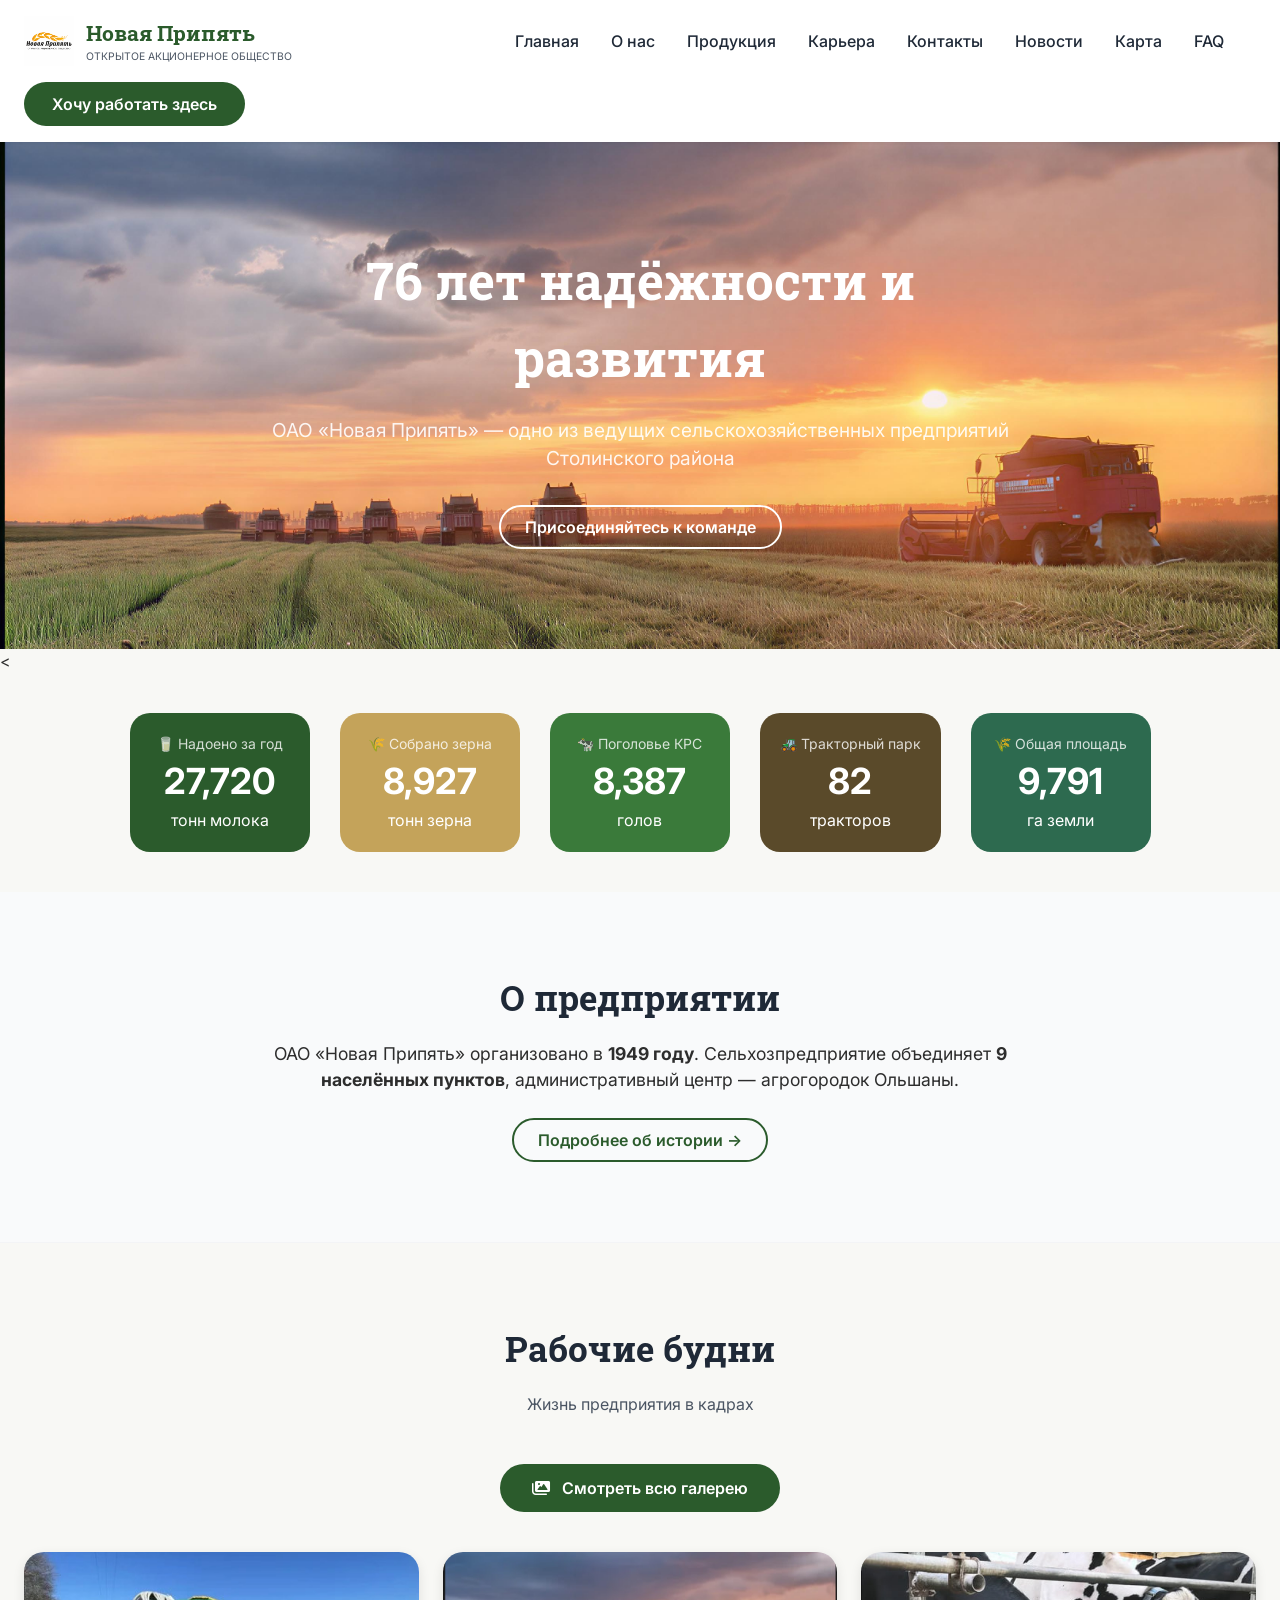
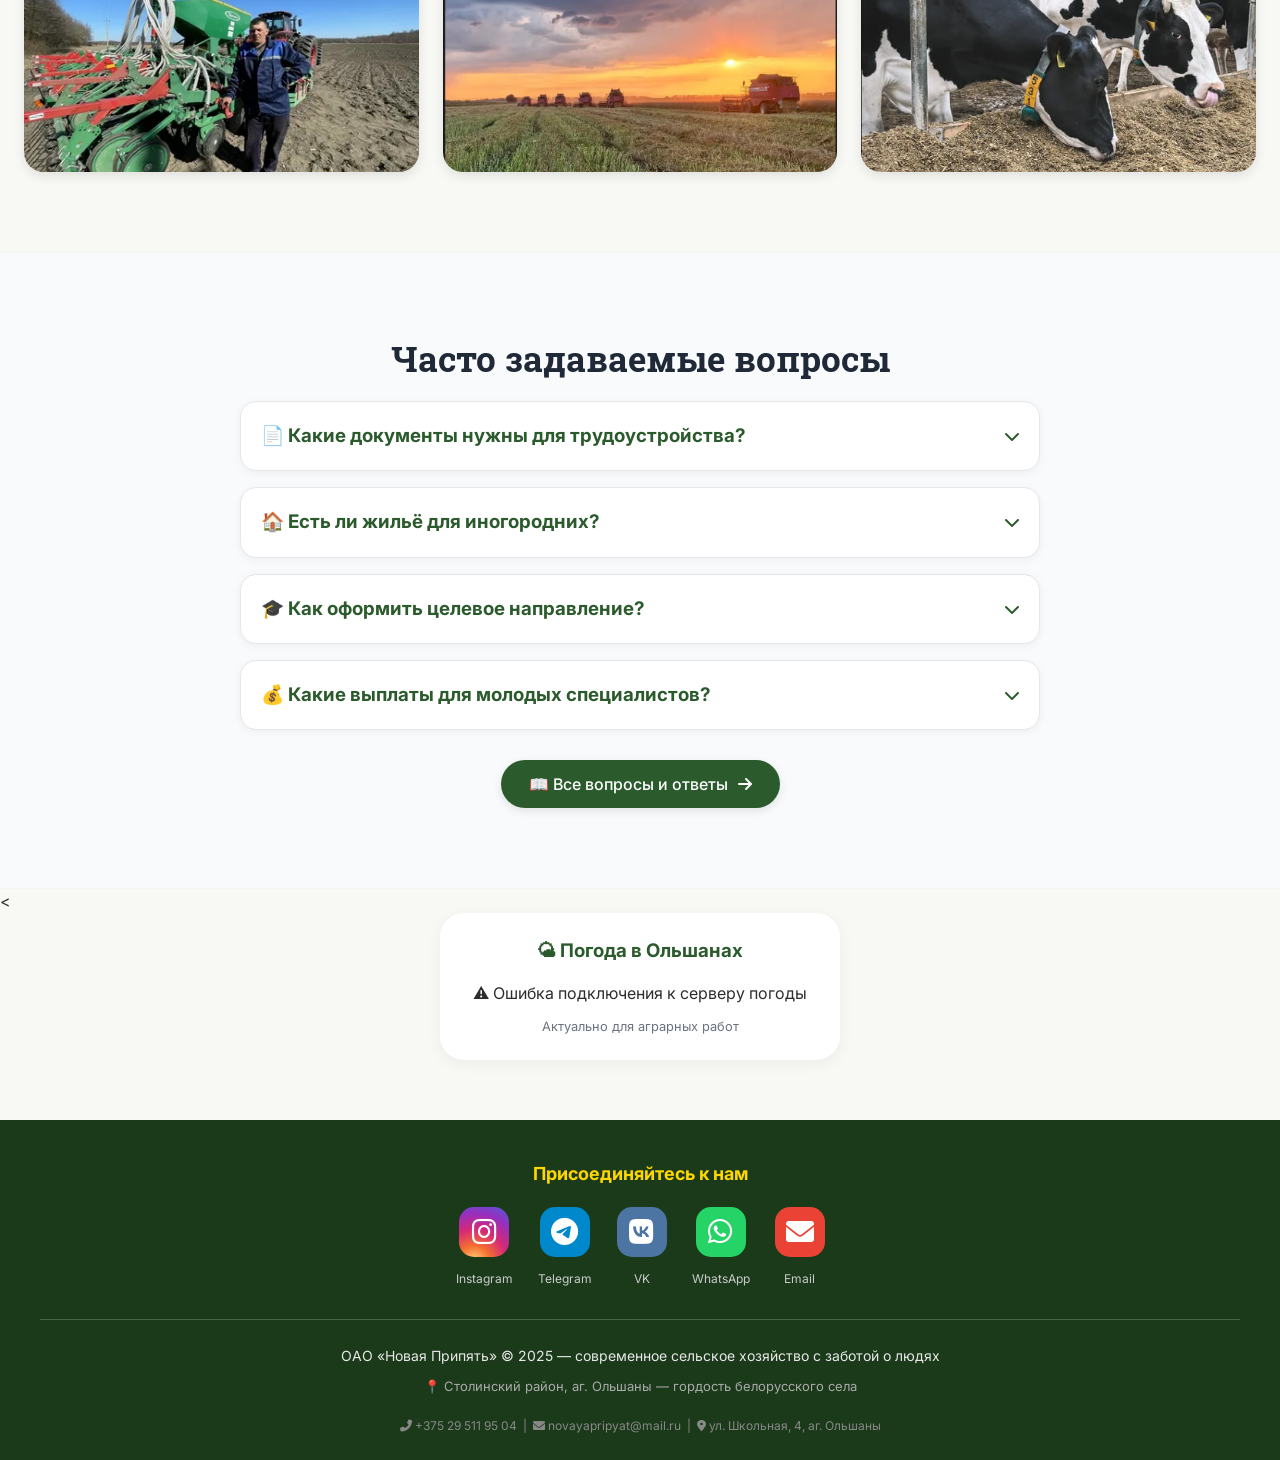
==== index.html @ 5416e338 "Add files via upload" ====
<!DOCTYPE html>
<html lang="ru">
<head>
    <meta charset="UTF-8">
    <meta name="viewport" content="width=device-width, initial-scale=1.0, maximum-scale=5.0, user-scalable=yes">
    <title>ОАО "Новая Припять" — главная</title>
    <link rel="stylesheet" href="https://cdnjs.cloudflare.com/ajax/libs/font-awesome/6.0.0-beta3/css/all.min.css">
    <link href="https://fonts.googleapis.com/css2?family=Inter:opsz,wght@14..32,300;14..32,400;14..32,500;14..32,600;14..32,700&family=Roboto+Slab:wght@400;500;600;700&display=swap" rel="stylesheet">
    <link rel="stylesheet" href="style.css">
</head>
<body>
<!-- ПРЕЛОАДЕР — РАБОЧАЯ ВЕРСИЯ -->
<div class="preloader" id="preloader">
    <div class="preloader-container">
        <div class="preloader-logo">
            <img src="images/logo.png" alt="ОАО Новая Припять">
        </div>
        <h2 class="preloader-title">ОАО «Новая Припять»</h2>
        <p class="preloader-subtitle">Современное сельское хозяйство</p>
        <div class="preloader-progress">
            <div class="preloader-progress-bar"></div>
        </div>
        <p class="preloader-text">Добро пожаловать</p>
    </div>
</div>


<script>
// Скрываем прелоадер после загрузки страницы
window.addEventListener('load', function() {
    setTimeout(function() {
        var preloader = document.getElementById('preloader');
        if (preloader) {
            preloader.style.opacity = '0';
            setTimeout(function() {
                preloader.style.display = 'none';
            }, 500);
        }
    }, 2000);
});
</script>

<header class="header">
    <div class="container">
        <div class="nav">
            <div class="logo">
                <img src="images/logo.png" alt="Логотип">
                <div class="logo-text">
                    <h2>Новая Припять</h2>
                    <p>ОТКРЫТОЕ АКЦИОНЕРНОЕ ОБЩЕСТВО</p>
                </div>
            </div>
            <ul class="nav-links">
                <li><a href="index.html">Главная</a></li>
                <li><a href="about.html">О нас</a></li>
                <li><a href="products.html">Продукция</a></li>
                <li><a href="career.html">Карьера</a></li>
                <li><a href="contacts.html">Контакты</a></li>
                <li><a href="news.html">Новости</a></li>
                <li><a href="map.html">Карта</a></li>
                <li><a href="faq.html">FAQ</a><li>
            </ul>
            <a href="career.html" class="btn-primary">Хочу работать здесь</a>
        </div>
    </div>
</header>

<main>
    <!-- ГЕРОЙ -->
    <section class="hero" style="background:  url('images/hero-bg.jpg'); background-size: cover; background-position: center 50%;">
    <div class="hero-bg-animation"></div>
    <div class="container">
        <div class="hero-content fade-up">
            <h1>76 лет надёжности и развития</h1>
            <p>ОАО «Новая Припять» — одно из ведущих сельскохозяйственных предприятий Столинского района</p>
            <a href="career.html" class="btn-outline" style="border-color:white; color:white;">Присоединяйтесь к команде</a>
        </div>
    </div>
</section>



<<!-- СЧЁТЧИКИ ПРОИЗВОДСТВА -->
<div style="display: flex; flex-wrap: wrap; justify-content: center; gap: 30px; margin: 40px 0;">
    <div class="counter-card" style="background: #2b5b2c; color: white; border-radius: 20px; padding: 20px; text-align: center; min-width: 180px;">
        <div style="font-size: 14px; opacity: 0.8;">🥛 Надоено за год</div>
        <div class="counter" id="milkCounter" data-target="38500" style="font-size: 36px; font-weight: bold;">0</div>
        <div>тонн молока</div>
    </div>
    
    <div class="counter-card" style="background: #c4a35a; color: white; border-radius: 20px; padding: 20px; text-align: center; min-width: 180px;">
        <div style="font-size: 14px; opacity: 0.8;">🌾 Собрано зерна</div>
        <div class="counter" id="grainCounter" data-target="12400" style="font-size: 36px; font-weight: bold;">0</div>
        <div>тонн зерна</div>
    </div>
    
    <div class="counter-card" style="background: #3a7a3a; color: white; border-radius: 20px; padding: 20px; text-align: center; min-width: 180px;">
        <div style="font-size: 14px; opacity: 0.8;">🐄 Поголовье КРС</div>
        <div class="counter" id="cattleCounter" data-target="11650" style="font-size: 36px; font-weight: bold;">0</div>
        <div>голов</div>
    </div>
    
    <div class="counter-card" style="background: #5a4a2a; color: white; border-radius: 20px; padding: 20px; text-align: center; min-width: 180px;">
        <div style="font-size: 14px; opacity: 0.8;">🚜 Тракторный парк</div>
        <div class="counter" id="tractorCounter" data-target="115" style="font-size: 36px; font-weight: bold;">0</div>
        <div>тракторов</div>
    </div>
    
    <div class="counter-card" style="background: #2d6a4f; color: white; border-radius: 20px; padding: 20px; text-align: center; min-width: 180px;">
        <div style="font-size: 14px; opacity: 0.8;">🌾 Общая площадь</div>
        <div class="counter" id="areaCounter" data-target="13600" style="font-size: 36px; font-weight: bold;">0</div>
        <div>га земли</div>
    </div>
</div>

<script>
// Анимация счётчиков при скролле
function animateCounter(el) {
    const target = parseInt(el.getAttribute('data-target'));
    const duration = 2000; // 2 секунды
    const step = target / (duration / 16);
    let current = 0;
    const timer = setInterval(() => {
        current += step;
        if (current >= target) {
            el.innerText = target.toLocaleString();
            clearInterval(timer);
        } else {
            el.innerText = Math.floor(current).toLocaleString();
        }
    }, 16);
}

// Наблюдатель за появлением элементов
const observer = new IntersectionObserver((entries) => {
    entries.forEach(entry => {
        if (entry.isIntersecting) {
            animateCounter(entry.target);
            observer.unobserve(entry.target); // анимируем только один раз
        }
    });
}, { threshold: 0.5 });

// Запускаем наблюдение за всеми счётчиками
document.querySelectorAll('.counter').forEach(counter => observer.observe(counter));
</script>





    <!-- О ПРЕДПРИЯТИИ КРАТКО -->
    <section class="section section-light">
        <div class="container">
            <h2 class="section-title fade-up">О предприятии</h2>
            <div style="max-width: 800px; margin: 0 auto; text-align: center;" class="fade-up">
                <p style="font-size: 1.1rem;">ОАО «Новая Припять» организовано в <strong>1949 году</strong>. Сельхозпредприятие объединяет <strong>9 населённых пунктов</strong>, административный центр — агрогородок Ольшаны.</p>
                <a href="about.html" class="btn-outline" style="margin-top: 24px;">Подробнее об истории →</a>
            </div>
        </div>
    </section>
</main>



    <!-- ГАЛЕРЕЯ РАБОЧИЕ БУДНИ -->
    <section class="section">
        <div class="container">
            <h2 class="section-title fade-up">Рабочие будни</h2>
            <p class="section-subtitle fade-up">Жизнь предприятия в кадрах</p>
<!-- КНОПКА В ГАЛЕРЕЮ -->
        <div style="text-align: center; margin-bottom: 40px;">
            <a href="gallery.html" class="btn-primary" style="background: #2b5b2c; padding: 12px 32px;">
                <i class="fas fa-images" style="margin-right: 8px;"></i> Смотреть всю галерею
            </a>
        </div>



            <div class="gallery-grid">
                <div class="gallery-item"><img src="images/work1.jpg" alt="Работа в поле"></div>
                <div class="gallery-item"><img src="images/work2.jpg" alt="Техника"></div>
                <div class="gallery-item"><img src="images/work3.jpg" alt="Животноводство"></div>
                
            </div>
        </div>
    </section>

<!-- БЛОК FAQ -->
<section class="section section-light">
    <div class="container">
        <h2 class="section-title fade-up">Часто задаваемые вопросы</h2>
        <div style="max-width: 800px; margin: 0 auto;">
            
            <div class="faq-item" style="background: white; border-radius: 16px; padding: 20px; margin-bottom: 16px; cursor: pointer; border: 1px solid #e5e7eb;">
                <div style="display: flex; justify-content: space-between; align-items: center;">
                    <h3 style="color: #2b5b2c; margin: 0;">📄 Какие документы нужны для трудоустройства?</h3>
                    <i class="fas fa-chevron-down" style="color: #2b5b2c;"></i>
                </div>
                <div class="faq-answer" style="display: none; margin-top: 12px; color: #4b5563; line-height: 1.5;">
                    <strong>Ответ:</strong> Паспорт, трудовая книжка (при наличии), диплом об образовании, медицинская справка, страховое свидетельство, военный билет (для военнообязанных).
                </div>
            </div>

            <div class="faq-item" style="background: white; border-radius: 16px; padding: 20px; margin-bottom: 16px; cursor: pointer; border: 1px solid #e5e7eb;">
                <div style="display: flex; justify-content: space-between; align-items: center;">
                    <h3 style="color: #2b5b2c; margin: 0;">🏠 Есть ли жильё для иногородних?</h3>
                    <i class="fas fa-chevron-down" style="color: #2b5b2c;"></i>
                </div>
                <div class="faq-answer" style="display: none; margin-top: 12px; color: #4b5563; line-height: 1.5;">
                    <strong>Ответ:</strong> Да, предоставляется комфортабельное общежитие. После 5 лет работы — арендный частный дом. Плата ~20 BYN/мес.
                </div>
            </div>

            <div class="faq-item" style="background: white; border-radius: 16px; padding: 20px; margin-bottom: 16px; cursor: pointer; border: 1px solid #e5e7eb;">
                <div style="display: flex; justify-content: space-between; align-items: center;">
                    <h3 style="color: #2b5b2c; margin: 0;">🎓 Как оформить целевое направление?</h3>
                    <i class="fas fa-chevron-down" style="color: #2b5b2c;"></i>
                </div>
                <div class="faq-answer" style="display: none; margin-top: 12px; color: #4b5563; line-height: 1.5;">
                    <strong>Ответ:</strong> Обратитесь в отдел кадров по телефону +375 29 511 95 04 или приезжайте в аг. Ольшаны, ул. Школьная, 4.
                </div>
            </div>

            <div class="faq-item" style="background: white; border-radius: 16px; padding: 20px; margin-bottom: 16px; cursor: pointer; border: 1px solid #e5e7eb;">
                <div style="display: flex; justify-content: space-between; align-items: center;">
                    <h3 style="color: #2b5b2c; margin: 0;">💰 Какие выплаты для молодых специалистов?</h3>
                    <i class="fas fa-chevron-down" style="color: #2b5b2c;"></i>
                </div>
                <div class="faq-answer" style="display: none; margin-top: 12px; color: #4b5563; line-height: 1.5;">
                    <strong>Ответ:</strong> Подъёмные: 200 БВ при первом контракте, 300 БВ при втором. Доплаты студентам-целевикам: 5-10 БВ ежемесячно.
                </div>
            </div>

        </div>
    </div>
    <!-- Кнопка "Все вопросы" под FAQ -->
    <div style="text-align: center; margin-top: 30px;">
        <a href="faq.html" style="display: inline-flex; align-items: center; gap: 10px; background: #2b5b2c; color: white; padding: 12px 28px; border-radius: 50px; text-decoration: none; font-weight: 500; transition: all 0.3s ease; box-shadow: 0 3px 10px rgba(0,0,0,0.1);" 
        onmouseover="this.style.background='#1a4d1a'; this.style.transform='scale(1.02)'" 
        onmouseout="this.style.background='#2b5b2c'; this.style.transform='scale(1)'">
            📖 Все вопросы и ответы
            <i class="fas fa-arrow-right"></i>
        </a>
    </div>
</section>

<script>
// Раскрытие FAQ (рабочая версия)
document.addEventListener('DOMContentLoaded', function() {
    const faqItems = document.querySelectorAll('.faq-item');
    
    faqItems.forEach(item => {
        // Находим блок с вопросом (первый div внутри item)
        const questionBlock = item.querySelector('div:first-child');
        const answer = item.querySelector('.faq-answer');
        const icon = item.querySelector('i');
        
        if (questionBlock) {
            questionBlock.addEventListener('click', function(e) {
                e.stopPropagation();
                
                // Проверяем, открыт ли ответ
                const isOpen = answer.style.display === 'block';
                
                // Закрываем все другие ответы
                faqItems.forEach(otherItem => {
                    const otherAnswer = otherItem.querySelector('.faq-answer');
                    const otherIcon = otherItem.querySelector('i');
                    if (otherAnswer && otherAnswer !== answer) {
                        otherAnswer.style.display = 'none';
                        if (otherIcon) {
                            otherIcon.classList.remove('fa-chevron-up');
                            otherIcon.classList.add('fa-chevron-down');
                        }
                    }
                });
                
                // Открываем или закрываем текущий
                if (isOpen) {
                    answer.style.display = 'none';
                    if (icon) {
                        icon.classList.remove('fa-chevron-up');
                        icon.classList.add('fa-chevron-down');
                    }
                } else {
                    answer.style.display = 'block';
                    if (icon) {
                        icon.classList.remove('fa-chevron-down');
                        icon.classList.add('fa-chevron-up');
                    }
                }
            });
        }
    });
});
</script>





<<!-- ВИДЖЕТ ПОГОДЫ - РАБОТАЕТ -->
<div class="fade-up" style="background: white; border-radius: 24px; padding: 24px; text-align: center; max-width: 400px; margin: 0 auto 40px; box-shadow: 0 4px 15px rgba(0,0,0,0.05);">
    <h3 style="color: #2b5b2c; margin-bottom: 16px;">🌤 Погода в Ольшанах</h3>
    <div id="weatherWidget">
        <div style="display: flex; justify-content: center; align-items: center; gap: 10px;">
            <div class="weather-spinner"></div>
            <span>Загрузка погоды...</span>
        </div>
    </div>
    <p style="font-size: 0.8rem; color: #6b7280; margin-top: 12px;">Актуально для аграрных работ</p>
</div>

<style>
.weather-spinner {
    width: 20px;
    height: 20px;
    border: 2px solid #2b5b2c;
    border-top-color: transparent;
    border-radius: 50%;
    animation: weatherSpin 0.8s linear infinite;
}
@keyframes weatherSpin {
    to { transform: rotate(360deg); }
}
.weather-icon {
    font-size: 48px;
    margin-bottom: 8px;
}
.weather-temp {
    font-size: 32px;
    font-weight: bold;
    color: #2b5b2c;
}
.weather-desc {
    color: #555;
    margin: 5px 0;
}
.weather-details {
    font-size: 13px;
    color: #777;
    margin-top: 8px;
}
</style>

<script>
async function loadWeather() {
    const apiKey = '57ed8cad66567fb8607478295cd2793e';
    // Ольшаны, Брестская область, Беларусь
    const lat = 51.9833;
    const lon = 26.8333;
    const url = `https://api.openweathermap.org/data/2.5/weather?lat=${lat}&lon=${lon}&units=metric&lang=ru&appid=${apiKey}`;
    
    try {
        const response = await fetch(url);
        const data = await response.json();
        
        if (response.ok) {
            // Иконка погоды (эмодзи вместо картинок)
            const weatherEmoji = {
                '01d': '☀️', '01n': '🌙',
                '02d': '⛅', '02n': '☁️',
                '03d': '☁️', '03n': '☁️',
                '04d': '☁️', '04n': '☁️',
                '09d': '🌧️', '09n': '🌧️',
                '10d': '🌦️', '10n': '🌧️',
                '11d': '⛈️', '11n': '⛈️',
                '13d': '❄️', '13n': '❄️',
                '50d': '🌫️', '50n': '🌫️'
            };
            const iconCode = data.weather[0].icon;
            const emoji = weatherEmoji[iconCode] || '🌡️';
            
            document.getElementById('weatherWidget').innerHTML = `
                <div class="weather-icon">${emoji}</div>
                <div class="weather-temp">${Math.round(data.main.temp)}°C</div>
                <div class="weather-desc">${data.weather[0].description}</div>
                <div class="weather-details">
                    💧 Влажность: ${data.main.humidity}% | 💨 Ветер: ${Math.round(data.wind.speed)} м/с
                </div>
                <div style="font-size: 12px; color: #999; margin-top: 10px;">
                    🌡️ Ощущается как ${Math.round(data.main.feels_like)}°C
                </div>
            `;
        } else {
            document.getElementById('weatherWidget').innerHTML = '<p>⚠️ Не удалось загрузить погоду</p>';
        }
    } catch (error) {
        document.getElementById('weatherWidget').innerHTML = '<p>⚠️ Ошибка подключения к серверу погоды</p>';
        console.error('Weather error:', error);
    }
}

// Загружаем погоду при загрузке страницы
document.addEventListener('DOMContentLoaded', loadWeather);
</script>

<!-- Модальное окно для фото -->
<div class="modal" id="imageModal">
    <img id="modalImage" src="" alt="Увеличенное фото">
</div>






<!-- Кнопка наверх -->
<div class="scroll-top" id="scrollTop">
    <i class="fas fa-arrow-up"></i>
</div>

<script src="main.js"></script>


<!-- ПОДВАЛ САЙТА (ФУТЕР) -->
<footer style="background: #1a3a1a; color: #e8e8e8; padding: 40px 20px 25px; margin-top: 60px;">
    <div style="max-width: 1200px; margin: 0 auto;">
        
        <!-- Верхняя часть футера с иконками соцсетей -->
        <div style="text-align: center; margin-bottom: 30px;">
            <h4 style="color: #FFD700; margin-bottom: 20px; font-size: 18px;">Присоединяйтесь к нам</h4>
            <div style="display: flex; justify-content: center; gap: 25px; flex-wrap: wrap;">
                
                <!-- Instagram -->
                <a href="https://www.instagram.com/oao_novaya_pripyat" target="_blank" style="text-decoration: none; transition: transform 0.2s;" onmouseover="this.style.transform='scale(1.1)'" onmouseout="this.style.transform='scale(1)'">
                    <div style="background: radial-gradient(circle at 30% 110%, #ffdb7e, #f46f30, #d62976, #962fbf, #4f5bd5); width: 50px; height: 50px; border-radius: 15px; display: flex; align-items: center; justify-content: center; margin: 0 auto 8px;">
                        <i class="fab fa-instagram" style="font-size: 28px; color: white;"></i>
                    </div>
                    <span style="font-size: 12px; color: #ccc;">Instagram</span>
                </a>
                
                <!-- Telegram -->
                <a href="https://t.me/+375295119504" target="_blank" style="text-decoration: none; transition: transform 0.2s;" onmouseover="this.style.transform='scale(1.1)'" onmouseout="this.style.transform='scale(1)'">
                    <div style="background: #0088cc; width: 50px; height: 50px; border-radius: 15px; display: flex; align-items: center; justify-content: center; margin: 0 auto 8px;">
                        <i class="fab fa-telegram-plane" style="font-size: 28px; color: white;"></i>
                    </div>
                    <span style="font-size: 12px; color: #ccc;">Telegram</span>
                </a>
                
                <!-- VK -->
                <a href="https://vk.com/novaya_pripyat" target="_blank" style="text-decoration: none; transition: transform 0.2s;" onmouseover="this.style.transform='scale(1.1)'" onmouseout="this.style.transform='scale(1)'">
                    <div style="background: #4c75a3; width: 50px; height: 50px; border-radius: 15px; display: flex; align-items: center; justify-content: center; margin: 0 auto 8px;">
                        <i class="fab fa-vk" style="font-size: 28px; color: white;"></i>
                    </div>
                    <span style="font-size: 12px; color: #ccc;">VK</span>
                </a>
                
                <!-- WhatsApp -->
                <a href="https://wa.me/375295119504" target="_blank" style="text-decoration: none; transition: transform 0.2s;" onmouseover="this.style.transform='scale(1.1)'" onmouseout="this.style.transform='scale(1)'">
                    <div style="background: #25D366; width: 50px; height: 50px; border-radius: 15px; display: flex; align-items: center; justify-content: center; margin: 0 auto 8px;">
                        <i class="fab fa-whatsapp" style="font-size: 28px; color: white;"></i>
                    </div>
                    <span style="font-size: 12px; color: #ccc;">WhatsApp</span>
                </a>
                
                <!-- Email -->
                <a href="mailto:novayapripyat@mail.ru" target="_blank" style="text-decoration: none; transition: transform 0.2s;" onmouseover="this.style.transform='scale(1.1)'" onmouseout="this.style.transform='scale(1)'">
                    <div style="background: #ea4335; width: 50px; height: 50px; border-radius: 15px; display: flex; align-items: center; justify-content: center; margin: 0 auto 8px;">
                        <i class="fas fa-envelope" style="font-size: 28px; color: white;"></i>
                    </div>
                    <span style="font-size: 12px; color: #ccc;">Email</span>
                </a>
            </div>
        </div>
        
        <!-- Разделительная линия -->
        <div style="height: 1px; background: rgba(255,255,255,0.2); margin: 25px 0;"></div>
        
        <!-- Нижняя часть футера с текстом -->
        <div style="text-align: center;">
            <div style="font-size: 14px; line-height: 1.6;">
                ОАО «Новая Припять» © 2025 — современное сельское хозяйство с заботой о людях
            </div>
            <div style="font-size: 13px; color: #aaa; margin-top: 10px;">
                📍 Столинский район, аг. Ольшаны — гордость белорусского села
            </div>
            <div style="font-size: 12px; color: #888; margin-top: 20px;">
                <i class="fas fa-phone-alt"></i> +375 29 511 95 04 &nbsp;|&nbsp;
                <i class="fas fa-envelope"></i> novayapripyat@mail.ru &nbsp;|&nbsp;
                <i class="fas fa-map-marker-alt"></i> ул. Школьная, 4, аг. Ольшаны
            </div>
        </div>
        
    </div>
</footer>
</body>
</html>
---- style.css ----
/* ===== ОБНУЛЕНИЕ И БАЗА ===== */
* {
    margin: 0;
    padding: 0;
    box-sizing: border-box;
}

body {
    font-family: 'Inter', sans-serif;
    background-color: #ffffff;
    color: #1e293b;
    line-height: 1.5;
    scroll-behavior: smooth;
}

.container {
    max-width: 1280px;
    margin: 0 auto;
    padding: 0 24px;
}

/* ===== АНИМАЦИИ ===== */
@keyframes fadeUp {
    from {
        opacity: 0;
        transform: translateY(40px);
    }
    to {
        opacity: 1;
        transform: translateY(0);
    }
}

@keyframes fadeIn {
    from { opacity: 0; }
    to { opacity: 1; }
}

@keyframes floatBackground {
    0% { transform: translate(0, 0) scale(1); }
    50% { transform: translate(-20px, -10px) scale(1.02); }
    100% { transform: translate(0, 0) scale(1); }
}

.fade-up {
    animation: fadeUp 0.7s ease forwards;
}

/* ===== ШАПКА ===== */
.header {
    background: rgba(255, 255, 255, 0.96);
    backdrop-filter: blur(10px);
    box-shadow: 0 1px 3px rgba(0,0,0,0.05);
    position: sticky;
    top: 0;
    z-index: 100;
}

.nav {
    display: flex;
    justify-content: space-between;
    align-items: center;
    padding: 16px 0;
    flex-wrap: wrap;
    gap: 16px;
}

.logo {
    display: flex;
    align-items: center;
    gap: 12px;
}

.logo img {
    height: 50px;
    width: auto;
}

.logo-text h2 {
    font-family: 'Roboto Slab', serif;
    font-size: 1.3rem;
    font-weight: 700;
    color: #2b5b2c;
}

.logo-text p {
    font-size: 0.65rem;
    color: #4b5563;
}

.nav-links {
    display: flex;
    gap: 32px;
    list-style: none;
    flex-wrap: wrap;
}

.nav-links a {
    text-decoration: none;
    font-weight: 500;
    color: #1f2937;
    transition: color 0.2s;
}

.nav-links a:hover,
.nav-links a.active {
    color: #2b5b2c;
    border-bottom: 2px solid #2b5b2c;
    padding-bottom: 4px;
}

.btn-primary {
    background-color: #2b5b2c;
    color: white;
    padding: 10px 28px;
    border-radius: 40px;
    text-decoration: none;
    font-weight: 600;
    transition: all 0.2s;
    display: inline-block;
    border: none;
    cursor: pointer;
}

.btn-primary:hover {
    background-color: #1e3a1f;
    transform: scale(1.02);
}

.btn-outline {
    border: 2px solid #2b5b2c;
    background: transparent;
    color: #2b5b2c;
    padding: 8px 24px;
    border-radius: 40px;
    font-weight: 600;
    text-decoration: none;
    transition: all 0.2s;
    display: inline-block;
}

.btn-outline:hover {
    background: #2b5b2c;
    color: white;
}

/* ===== ГЕРОЙ С АНИМИРОВАННЫМ ФОНОМ ===== */
.hero {
    position: relative;
    background: linear-gradient(135deg, #1a3a1a 0%, #2b5b2c 100%);
    color: white;
    padding: 100px 0;
    text-align: center;
    overflow: hidden;
}

.hero-bg-animation {
    position: absolute;
    top: 0;
    left: 0;
    width: 100%;
    height: 100%;
    background: url('https://www.transparenttextures.com/patterns/grass.png');
    opacity: 0.08;
    animation: floatBackground 20s ease infinite;
    pointer-events: none;
}

.hero-content {
    position: relative;
    z-index: 2;
    max-width: 800px;
    margin: 0 auto;
}

.hero h1 {
    font-family: 'Roboto Slab', serif;
    font-size: 3.2rem;
    font-weight: 700;
    margin-bottom: 20px;
}

.hero p {
    font-size: 1.2rem;
    margin-bottom: 32px;
    opacity: 0.9;
}

/* ===== СТАТИСТИКА ===== */
.stats {
    background: white;
    padding: 60px 0;
    border-bottom: 1px solid #e5e7eb;
}

.stats-grid {
    display: flex;
    justify-content: space-between;
    flex-wrap: wrap;
    gap: 32px;
    text-align: center;
}

.stat-card {
    flex: 1;
    min-width: 180px;
    background: #f9fafb;
    padding: 24px 16px;
    border-radius: 24px;
    transition: all 0.3s;
    cursor: pointer;
}

.stat-card:hover {
    transform: translateY(-8px);
    box-shadow: 0 12px 24px rgba(0,0,0,0.1);
    background: white;
}

.stat-number {
    font-size: 2.8rem;
    font-weight: 800;
    color: #2b5b2c;
    font-family: 'Roboto Slab', serif;
}

.stat-label {
    color: #4b5563;
    font-weight: 500;
    margin-top: 8px;
}

/* ===== СЕКЦИИ ===== */
.section {
    padding: 80px 0;
    border-bottom: 1px solid #f3f4f6;
}

.section-light {
    background-color: #f9fafb;
}

.section-title {
    font-family: 'Roboto Slab', serif;
    font-size: 2.2rem;
    font-weight: 700;
    color: #1f2937;
    margin-bottom: 16px;
    text-align: center;
}

.section-subtitle {
    text-align: center;
    color: #4b5563;
    max-width: 700px;
    margin: 0 auto 48px;
}

/* ===== ГАЛЕРЕЯ ===== */
.gallery-grid {
    display: grid;
    grid-template-columns: repeat(3, 1fr);
    gap: 24px;
}

.gallery-item {
    overflow: hidden;
    border-radius: 20px;
    box-shadow: 0 4px 12px rgba(0,0,0,0.1);
    transition: all 0.3s;
    cursor: pointer;
}

.gallery-item:hover {
    transform: scale(1.02);
    box-shadow: 0 12px 28px rgba(0,0,0,0.2);
}

.gallery-item img {
    width: 100%;
    height: 250px;
    object-fit: cover;
    display: block;
    transition: transform 0.3s;
}

.gallery-item:hover img {
    transform: scale(1.05);
}

/* ===== МОДАЛЬНОЕ ОКНО ===== */
.modal {
    display: none;
    position: fixed;
    top: 0;
    left: 0;
    width: 100%;
    height: 100%;
    background: rgba(0,0,0,0.9);
    z-index: 1000;
    justify-content: center;
    align-items: center;
    cursor: pointer;
}

.modal img {
    max-width: 90%;
    max-height: 90%;
    border-radius: 16px;
}

.modal.active {
    display: flex;
    animation: fadeIn 0.3s ease;
}

/* ===== КНОПКА НАВЕРХ ===== */
.scroll-top {
    position: fixed;
    bottom: 30px;
    right: 30px;
    background: #2b5b2c;
    color: white;
    width: 50px;
    height: 50px;
    border-radius: 50%;
    display: flex;
    align-items: center;
    justify-content: center;
    cursor: pointer;
    opacity: 0;
    visibility: hidden;
    transition: all 0.3s;
    z-index: 99;
    box-shadow: 0 4px 12px rgba(0,0,0,0.2);
}

.scroll-top.show {
    opacity: 1;
    visibility: visible;
}

.scroll-top:hover {
    background: #1e3a1f;
    transform: scale(1.1);
}

/* ===== КАРТОЧКИ ПРОДУКЦИИ ===== */
.products-grid {
    display: grid;
    grid-template-columns: repeat(auto-fit, minmax(220px, 1fr));
    gap: 32px;
}

.product-card {
    background: #f9fafb;
    padding: 32px 24px;
    border-radius: 24px;
    text-align: center;
    transition: all 0.2s;
}

.product-card:hover {
    transform: translateY(-5px);
    background: white;
    box-shadow: 0 8px 20px rgba(0,0,0,0.08);
}

.product-icon {
    font-size: 3rem;
    margin-bottom: 16px;
}

.product-card h3 {
    font-size: 1.3rem;
    margin-bottom: 8px;
    color: #2b5b2c;
}

/* ===== ТАБЛИЦА ВЫПЛАТ ===== */
.table-wrapper {
    overflow-x: auto;
    margin: 32px 0;
}

.bonus-table {
    width: 100%;
    border-collapse: collapse;
    background: white;
    border-radius: 20px;
    overflow: hidden;
    box-shadow: 0 4px 20px rgba(0,0,0,0.05);
}

.bonus-table th,
.bonus-table td {
    padding: 16px;
    text-align: left;
    border-bottom: 1px solid #e5e7eb;
}

.bonus-table th {
    background-color: #2b5b2c;
    color: white;
    font-weight: 600;
}

.bonus-table tr:hover {
    background-color: #f9fafb;
}

/* ===== КАРТОЧКИ КАРЬЕРЫ ===== */
.career-grid {
    display: grid;
    grid-template-columns: repeat(auto-fit, minmax(300px, 1fr));
    gap: 32px;
    margin: 40px 0;
}

.career-card {
    background: white;
    border-radius: 24px;
    overflow: hidden;
    box-shadow: 0 8px 20px rgba(0,0,0,0.08);
    transition: all 0.2s;
}

.career-card:hover {
    transform: translateY(-6px);
    box-shadow: 0 12px 30px rgba(0,0,0,0.12);
}

.career-card img {
    width: 100%;
    height: 220px;
    object-fit: cover;
}

.career-card-content {
    padding: 24px;
}

.badge {
    background: #fef3c7;
    color: #b45309;
    padding: 4px 12px;
    border-radius: 40px;
    font-size: 0.75rem;
    font-weight: 600;
    display: inline-block;
    margin-bottom: 12px;
}

/* ===== КОНТАКТЫ ===== */
.contact-info {
    background: linear-gradient(135deg, #f9fafb 0%, #ffffff 100%);
    border-radius: 32px;
    padding: 48px;
    text-align: center;
    margin-top: 32px;
    transition: all 0.3s;
}

.contact-info:hover {
    transform: scale(1.01);
    box-shadow: 0 20px 35px rgba(0,0,0,0.1);
}

.contact-row {
    margin: 20px 0;
    font-size: 1.1rem;
}

.contact-row i {
    color: #2b5b2c;
    width: 32px;
    font-size: 1.3rem;
}

/* ===== ПОДВАЛ ===== */
.footer {
    background: #1f2937;
    color: #9ca3af;
    padding: 48px 0;
    text-align: center;
}

/* ===== АДАПТИВ ===== */
@media (max-width: 768px) {
    .hero h1 { font-size: 2rem; }
    .nav { flex-direction: column; }
    .nav-links { justify-content: center; }
    .section { padding: 48px 0; }
    .stat-number { font-size: 2rem; }
    .gallery-grid {
        grid-template-columns: repeat(2, 1fr);
    }
}

@media (max-width: 480px) {
    .gallery-grid {
        grid-template-columns: 1fr;
    }
    .contact-info {
        padding: 24px;
    }
}



.gallery-category {
            margin-bottom: 48px;
        }
        .category-title {
            font-size: 1.6rem;
            color: #2b5b2c;
            margin-bottom: 24px;
            border-left: 5px solid #2b5b2c;
            padding-left: 16px;
        }
        .gallery-grid {
            display: grid;
            grid-template-columns: repeat(auto-fit, minmax(280px, 1fr));
            gap: 24px;
        }
        .gallery-item {
            position: relative;
            overflow: hidden;
            border-radius: 20px;
            box-shadow: 0 4px 12px rgba(0,0,0,0.1);
            cursor: pointer;
        }
        .gallery-item img {
            width: 100%;
            height: 220px;
            object-fit: cover;
            transition: transform 0.3s;
        }
        .gallery-item:hover img {
            transform: scale(1.05);
        }
        .download-btn {
            position: absolute;
            bottom: 12px;
            right: 12px;
            background: rgba(0,0,0,0.6);
            color: white;
            padding: 8px 12px;
            border-radius: 30px;
            font-size: 0.8rem;
            text-decoration: none;
            transition: all 0.2s;
        }
        .download-btn:hover {
            background: #2b5b2c;
        }

        /* ===== ЗАГРУЗОЧНАЯ СТРАНИЦА (ПРЕЛОАДЕР) ===== */
#preloader {
    position: fixed;
    top: 0;
    left: 0;
    width: 100%;
    height: 100%;
    background: linear-gradient(145deg, #0b2b0b 0%, #1a4a1a 40%, #2d6a2d 100%);
    z-index: 9999;
    display: flex;
    justify-content: center;
    align-items: center;
    transition: opacity 0.8s ease, visibility 0.8s ease;
    overflow: hidden;
}

#preloader.hide {
    opacity: 0;
    visibility: hidden;
}

/* Анимированное поле (волны травы) */
.preloader-field {
    position: absolute;
    bottom: 0;
    left: 0;
    width: 100%;
    height: 40%;
    background: repeating-linear-gradient(
        90deg,
        rgba(80, 120, 40, 0.4) 0px,
        rgba(80, 120, 40, 0.4) 2px,
        transparent 2px,
        transparent 8px
    );
    animation: fieldWave 3s ease-in-out infinite;
    transform-origin: bottom;
}

@keyframes fieldWave {
    0%, 100% {
        transform: skewY(0deg);
    }
    50% {
        transform: skewY(2deg);
    }
}

/* Облака */
.cloud {
    position: absolute;
    background: rgba(255, 255, 255, 0.15);
    border-radius: 100%;
    filter: blur(20px);
    animation: floatCloud 20s linear infinite;
}

.cloud1 {
    width: 200px;
    height: 80px;
    top: 15%;
    left: -200px;
    animation-duration: 25s;
}

.cloud2 {
    width: 300px;
    height: 100px;
    top: 30%;
    left: -300px;
    animation-duration: 35s;
    animation-delay: 5s;
}

.cloud3 {
    width: 150px;
    height: 60px;
    top: 60%;
    left: -150px;
    animation-duration: 20s;
    animation-delay: 10s;
}

@keyframes floatCloud {
    from {
        left: -300px;
        opacity: 0;
    }
    10% {
        opacity: 0.6;
    }
    90% {
        opacity: 0.6;
    }
    to {
        left: 110%;
        opacity: 0;
    }
}

/* Частицы (светлячки/пыльца) */
.particles {
    position: absolute;
    top: 0;
    left: 0;
    width: 100%;
    height: 100%;
    pointer-events: none;
}

.particles::before,
.particles::after {
    content: '';
    position: absolute;
    width: 4px;
    height: 4px;
    background: rgba(255, 215, 100, 0.6);
    border-radius: 50%;
    box-shadow: 
        150px 200px 0 0 rgba(255,215,100,0.4),
        400px 150px 0 0 rgba(255,215,100,0.3),
        600px 300px 0 0 rgba(255,215,100,0.5),
        800px 100px 0 0 rgba(255,215,100,0.4),
        1000px 250px 0 0 rgba(255,215,100,0.3),
        200px 400px 0 0 rgba(255,215,100,0.5),
        500px 500px 0 0 rgba(255,215,100,0.4),
        700px 450px 0 0 rgba(255,215,100,0.3),
        900px 350px 0 0 rgba(255,215,100,0.5),
        1100px 150px 0 0 rgba(255,215,100,0.4);
    animation: particleFloat 8s ease-in-out infinite;
}

.particles::after {
    width: 6px;
    height: 6px;
    background: rgba(255, 255, 180, 0.5);
    box-shadow: 
        250px 300px 0 0 rgba(255,255,180,0.3),
        550px 200px 0 0 rgba(255,255,180,0.4),
        850px 400px 0 0 rgba(255,255,180,0.3),
        1050px 300px 0 0 rgba(255,255,180,0.5);
    animation: particleFloat 12s ease-in-out infinite reverse;
}

@keyframes particleFloat {
    0%, 100% {
        transform: translateY(0px) translateX(0px);
        opacity: 0.3;
    }
    50% {
        transform: translateY(-30px) translateX(15px);
        opacity: 1;
    }
}

.preloader {
    position: fixed;
    top: 0;
    left: 0;
    width: 100%;
    height: 100%;
    background: linear-gradient(135deg, #1a4d1a, #2b5b2c, #3a7a3a);
    display: flex;
    justify-content: center;
    align-items: center;
    z-index: 99999;
    transition: opacity 0.5s ease;
}

.preloader-container {
    text-align: center;
    animation: float 2s ease-in-out infinite;
}

.preloader-logo {
    width: 120px;
    height: 120px;
    margin: 0 auto 20px;
    animation: pulse 1.5s ease-in-out infinite;
}

.preloader-logo img {
    width: 100%;
    height: auto;
}

.preloader-title {
    color: white;
    font-size: 28px;
    margin: 0 0 10px;
    font-family: 'Roboto Slab', serif;
}

.preloader-subtitle {
    color: rgba(255,255,255,0.8);
    font-size: 14px;
    margin: 0 0 30px;
}

.preloader-progress {
    width: 250px;
    height: 3px;
    background: rgba(255,255,255,0.3);
    border-radius: 3px;
    margin: 0 auto 15px;
    overflow: hidden;
}

.preloader-progress-bar {
    width: 0%;
    height: 100%;
    background: #FFD700;
    border-radius: 3px;
    animation: loadProgress 2s ease-out forwards;
}

.preloader-text {
    color: rgba(255,215,0,0.8);
    font-size: 12px;
    letter-spacing: 3px;
}

@keyframes float {
    0%, 100% { transform: translateY(0); }
    50% { transform: translateY(-10px); }
}

@keyframes pulse {
    0%, 100% { transform: scale(1); }
    50% { transform: scale(1.05); }
}

@keyframes loadProgress {
    0% { width: 0%; }
    100% { width: 100%; }
}


  * {
            margin: 0;
            padding: 0;
            box-sizing: border-box;
        }
        
        body {
            font-family: 'Inter', sans-serif;
            background: #f8f8f5;
            color: #2d2d2d;
        }
        
        .faq-page-header {
            background: linear-gradient(135deg, #1a4d1a 0%, #2b5b2c 100%);
            color: white;
            padding: 60px 20px 50px;
            text-align: center;
        }
        
        .faq-page-header h1 {
            font-family: 'Roboto Slab', serif;
            font-size: 48px;
            margin-bottom: 15px;
        }
        
        .faq-page-header p {
            font-size: 18px;
            opacity: 0.9;
        }
        
        .faq-container {
            max-width: 900px;
            margin: 0 auto;
            padding: 50px 20px 80px;
        }
        
        .faq-category {
            margin-bottom: 40px;
        }
        
        .faq-category h2 {
            color: #2b5b2c;
            font-size: 28px;
            margin-bottom: 25px;
            padding-bottom: 10px;
            border-bottom: 3px solid #FFD700;
            display: inline-block;
        }
        
        .faq-item {
            background: white;
            border-radius: 16px;
            margin-bottom: 16px;
            box-shadow: 0 2px 8px rgba(0,0,0,0.05);
            overflow: hidden;
            transition: all 0.3s ease;
        }
        
        .faq-item:hover {
            box-shadow: 0 5px 20px rgba(0,0,0,0.1);
        }
        
        .faq-question {
            padding: 20px 25px;
            font-size: 18px;
            font-weight: 600;
            color: #2b5b2c;
            cursor: pointer;
            display: flex;
            justify-content: space-between;
            align-items: center;
            background: white;
            transition: background 0.2s;
        }
        
        .faq-question:hover {
            background: #f0f5e8;
        }
        
        .faq-question i {
            color: #FFD700;
            font-size: 20px;
            transition: transform 0.3s;
        }
        
        .faq-question.active i {
            transform: rotate(180deg);
        }
        
        .faq-answer {
            padding: 0 25px;
            max-height: 0;
            overflow: hidden;
            transition: max-height 0.4s ease, padding 0.3s ease;
            background: #fefef8;
            border-top: 1px solid #eee;
            line-height: 1.6;
            color: #444;
        }
        
        .faq-answer.show {
            padding: 20px 25px;
            max-height: 500px;
        }
        
        .faq-answer ul, .faq-answer ol {
            padding-left: 20px;
            margin: 10px 0;
        }
        
        .faq-answer li {
            margin: 8px 0;
        }
        
        .contact-block {
            background: linear-gradient(135deg, #2b5b2c, #1a4d1a);
            color: white;
            border-radius: 24px;
            padding: 35px;
            text-align: center;
            margin-top: 50px;
        }
        
        .contact-block h3 {
            font-size: 24px;
            margin-bottom: 15px;
        }
        
        .contact-block a {
            color: #FFD700;
            text-decoration: none;
        }
        
        .contact-block .btn-contact {
            display: inline-block;
            background: #FFD700;
            color: #2b5b2c;
            padding: 12px 30px;
            border-radius: 50px;
            text-decoration: none;
            font-weight: 600;
            margin-top: 20px;
            transition: all 0.3s;
        }
        
        .contact-block .btn-contact:hover {
            background: #ffed4a;
            transform: scale(1.02);
        }
        
        .back-home {
            display: inline-flex;
            align-items: center;
            gap: 8px;
            background: transparent;
            border: 2px solid #FFD700;
            color: white;
            padding: 10px 25px;
            border-radius: 50px;
            text-decoration: none;
            margin-top: 30px;
            transition: all 0.3s;
        }
        
        .back-home:hover {
            background: #FFD700;
            color: #2b5b2c;
        }
        
        @media (max-width: 768px) {
            .faq-page-header h1 { font-size: 32px; }
            .faq-question { font-size: 16px; padding: 15px 20px; }
            .faq-answer.show { padding: 15px 20px; }
        }

                /* Дополнительные стили только для страницы О нас */
        .history-timeline {
            display: flex;
            flex-wrap: wrap;
            gap: 32px;
            margin: 48px 0;
            justify-content: center;
        }
        .timeline-item {
            background: #f9fafb;
            border-radius: 20px;
            padding: 24px;
            text-align: center;
            flex: 1;
            min-width: 200px;
            transition: all 0.3s;
        }
        .timeline-item:hover {
            transform: translateY(-5px);
            box-shadow: 0 8px 20px rgba(0,0,0,0.1);
        }
        .timeline-year {
            font-family: 'Roboto Slab', serif;
            font-size: 2rem;
            font-weight: 700;
            color: #2b5b2c;
        }
        .stats-detail {
            display: grid;
            grid-template-columns: repeat(auto-fit, minmax(250px, 1fr));
            gap: 24px;
            margin: 48px 0;
        }
        .stat-detail-card {
            background: white;
            border-radius: 20px;
            padding: 24px;
            text-align: center;
            box-shadow: 0 4px 12px rgba(0,0,0,0.05);
            border: 1px solid #e5e7eb;
        }
        .stat-detail-number {
            font-size: 2.2rem;
            font-weight: 800;
            color: #2b5b2c;
        }
        .village-list {
            display: flex;
            flex-wrap: wrap;
            gap: 12px;
            justify-content: center;
            margin: 24px 0;
        }
        .village-tag {
            background: #e5e7eb;
            padding: 8px 20px;
            border-radius: 40px;
            font-size: 0.9rem;
            font-weight: 500;
            color: #1f2937;
        }

        /* ===== КРАСИВЫЙ FAQ ДЛЯ ГЛАВНОЙ СТРАНИЦЫ ===== */
.faq-item {
    background: white;
    border-radius: 20px;
    margin-bottom: 16px;
    border: 1px solid #e5e7eb;
    overflow: hidden;
    transition: all 0.3s ease;
}

.faq-item:hover {
    transform: translateY(-2px);
    box-shadow: 0 8px 20px rgba(0,0,0,0.08);
    border-color: #2b5b2c;
}

.faq-question {
    padding: 20px 24px;
    cursor: pointer;
    display: flex;
    justify-content: space-between;
    align-items: center;
    background: white;
    transition: all 0.3s ease;
}

.faq-question:hover {
    background: #f0fdf4;
}

.faq-question h3 {
    color: #1f2937;
    margin: 0;
    font-size: 18px;
    font-weight: 600;
    transition: color 0.2s;
}

.faq-question:hover h3 {
    color: #2b5b2c;
}

.faq-question i {
    color: #2b5b2c;
    font-size: 18px;
    transition: transform 0.3s ease;
    background: #e8f0e8;
    padding: 8px;
    border-radius: 50%;
}

.faq-question:hover i {
    background: #2b5b2c;
    color: white;
}

.faq-answer {
    display: none;
    padding: 0 24px 24px 24px;
    background: #fefef8;
    border-top: 1px solid #e5e7eb;
    color: #4b5563;
    font-size: 15px;
    line-height: 1.6;
}

.faq-answer[style*="display: block"] {
    display: block !important;
}

/* Эффект для иконки при открытии */
.faq-question i.fa-chevron-up {
    background: #2b5b2c;
    color: white;
    transform: rotate(180deg);
}
/* ===== ИСПРАВЛЕНИЕ ДЛЯ ПОЛНОГО ОТОБРАЖЕНИЯ ТЕКСТА В FAQ ===== */
.faq-answer {
    display: none;
    padding: 20px 24px 24px 24px !important;
    background: #fefef8;
    border-top: 1px solid #e5e7eb;
    color: #374151;
    font-size: 15px;
    line-height: 1.6;
    overflow: visible !important;
    max-height: none !important;
    height: auto !important;
}

.faq-answer[style*="display: block"] {
    display: block !important;
}

/* Убираем любые ограничения высоты */
.faq-item {
    overflow: visible !important;
}

.faq-question {
    overflow: visible;
}

/* ===== ПОЛНАЯ АДАПТАЦИЯ ДЛЯ ТЕЛЕФОНОВ ===== */

/* Для экранов меньше 768px (планшеты и телефоны) */
@media (max-width: 768px) {
    /* Общие отступы */
    .container {
        padding: 0 16px;
    }
    
    .section {
        padding: 40px 0;
    }
    
    .section-title {
        font-size: 28px;
        margin-bottom: 24px;
    }
    
    /* Шапка */
    .header .nav {
        flex-direction: column;
        gap: 12px;
    }
    
    .nav-links {
        justify-content: center;
        gap: 16px;
        flex-wrap: wrap;
    }
    
    .nav-links a {
        font-size: 14px;
    }
    
    .btn-primary {
        padding: 8px 20px;
        font-size: 14px;
    }
    
    /* Герой */
    .hero {
        padding: 60px 0;
    }
    
    .hero h1 {
        font-size: 28px;
    }
    
    .hero p {
        font-size: 16px;
        padding: 0 16px;
    }
    
    /* Счётчики (статистика) */
    .stats-grid {
        gap: 16px;
    }
    
    .stat-card {
        min-width: 150px;
        padding: 16px;
    }
    
    .stat-number {
        font-size: 28px;
    }
    
    .stat-label {
        font-size: 12px;
    }
    
    /* Галерея */
    .gallery-grid {
        grid-template-columns: repeat(2, 1fr);
        gap: 12px;
    }
    
    .gallery-item img {
        height: 180px;
    }
    
    /* Продукция */
    .products-grid {
        grid-template-columns: repeat(2, 1fr);
        gap: 16px;
    }
    
    .product-card {
        padding: 20px 16px;
    }
    
    .product-icon {
        font-size: 32px;
    }
    
    .product-card h3 {
        font-size: 16px;
    }
    
    /* Карьера */
    .career-grid {
        grid-template-columns: 1fr;
        gap: 20px;
    }
    
    /* Таблица выплат */
    .bonus-table th,
    .bonus-table td {
        padding: 10px 8px;
        font-size: 13px;
    }
    
    /* FAQ на главной */
    .faq-question h3 {
        font-size: 15px !important;
    }
    
    .faq-question {
        padding: 15px 18px !important;
    }
    
    .faq-answer {
        font-size: 14px !important;
        padding: 15px 18px !important;
    }
    
    /* Контакты */
    .contact-info {
        padding: 24px;
    }
    
    .contact-row {
        font-size: 14px;
        word-break: break-word;
    }
    
    /* Подвал */
    .footer {
        padding: 30px 16px;
    }
    
    /* Кнопка наверх */
    .scroll-top {
        bottom: 20px;
        right: 20px;
        width: 45px;
        height: 45px;
    }
    
    /* Плавающая кнопка Telegram */
    #telegramFloat {
        bottom: 20px;
        right: 20px;
        width: 50px;
        height: 50px;
    }
    
    #telegramFloat i {
        font-size: 24px;
    }
}

/* Для экранов меньше 480px (маленькие телефоны) */
@media (max-width: 480px) {
    .hero h1 {
        font-size: 24px;
    }
    
    .section-title {
        font-size: 24px;
    }
    
    .stats-grid {
        flex-direction: column;
        align-items: center;
    }
    
    .stat-card {
        width: 100%;
        max-width: 250px;
    }
    
    .gallery-grid {
        grid-template-columns: 1fr;
    }
    
    .products-grid {
        grid-template-columns: 1fr;
    }
    
    .nav-links {
        gap: 12px;
    }
    
    .nav-links a {
        font-size: 12px;
    }
    
    .btn-primary {
        padding: 8px 16px;
        font-size: 13px;
    }
    
    .bonus-table th,
    .bonus-table td {
        font-size: 11px;
        padding: 8px 4px;
    }
    
    .table-wrapper {
        overflow-x: auto;
    }
    
    /* Контакты в подвале */
    .footer div[style*="font-size: 12px"] {
        font-size: 11px !important;
    }
    
    /* Иконки соцсетей в подвале */
    footer div[style*="display: flex; justify-content: center; gap: 25px"] {
        gap: 15px !important;
    }
    
    footer .faq-answer {
        width: 40px;
        height: 40px;
    }
}

/* Для горизонтальной ориентации телефона */
@media (max-width: 850px) and (orientation: landscape) {
    .hero {
        padding: 40px 0;
    }
    
    .hero h1 {
        font-size: 24px;
    }
    
    .section {
        padding: 30px 0;
    }
}

/* Улучшение для тач-устройств */
@media (hover: none) and (pointer: coarse) {
    /* Убираем эффекты наведения на телефонах */
    .stat-card:hover,
    .product-card:hover,
    .gallery-item:hover,
    .career-card:hover {
        transform: none;
    }
    
    /* Делаем кнопки больше для пальцев */
    .btn-primary,
    .btn-outline,
    .faq-question,
    .scroll-top {
        cursor: pointer;
    }
}
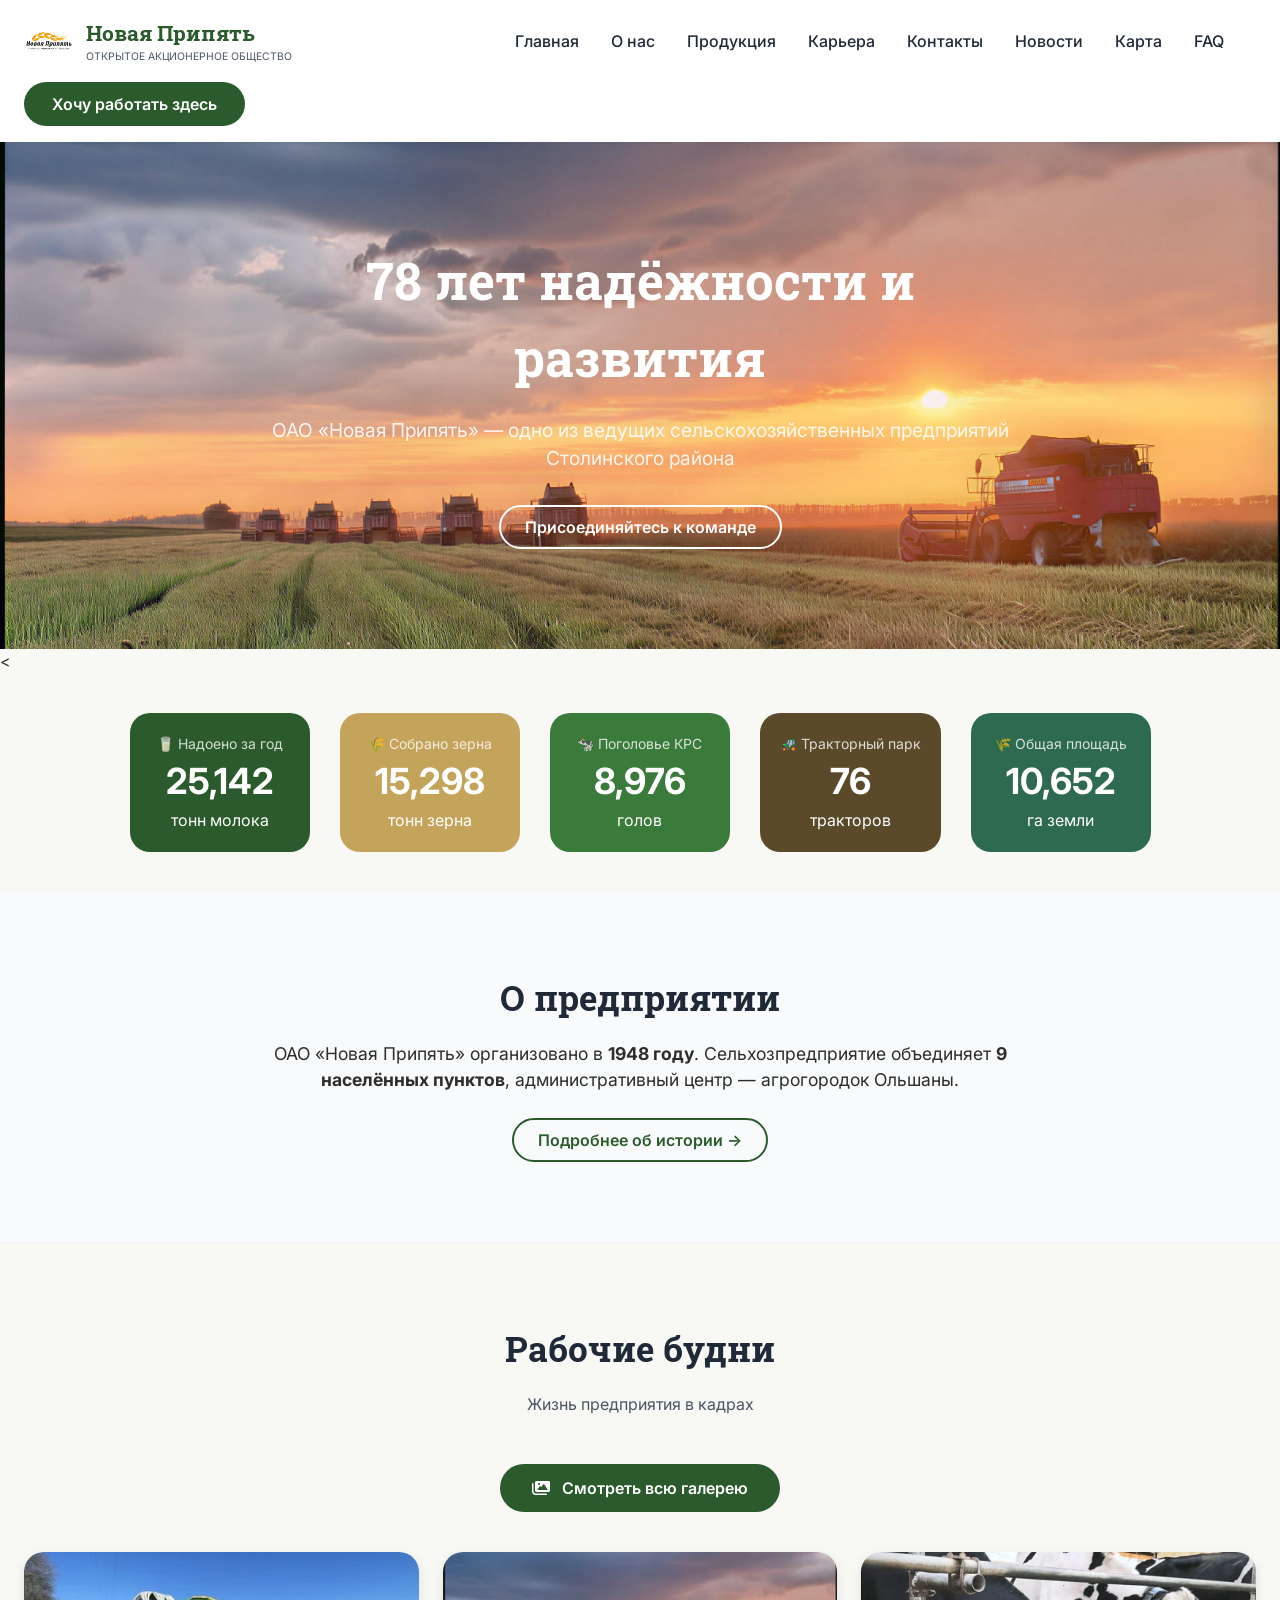
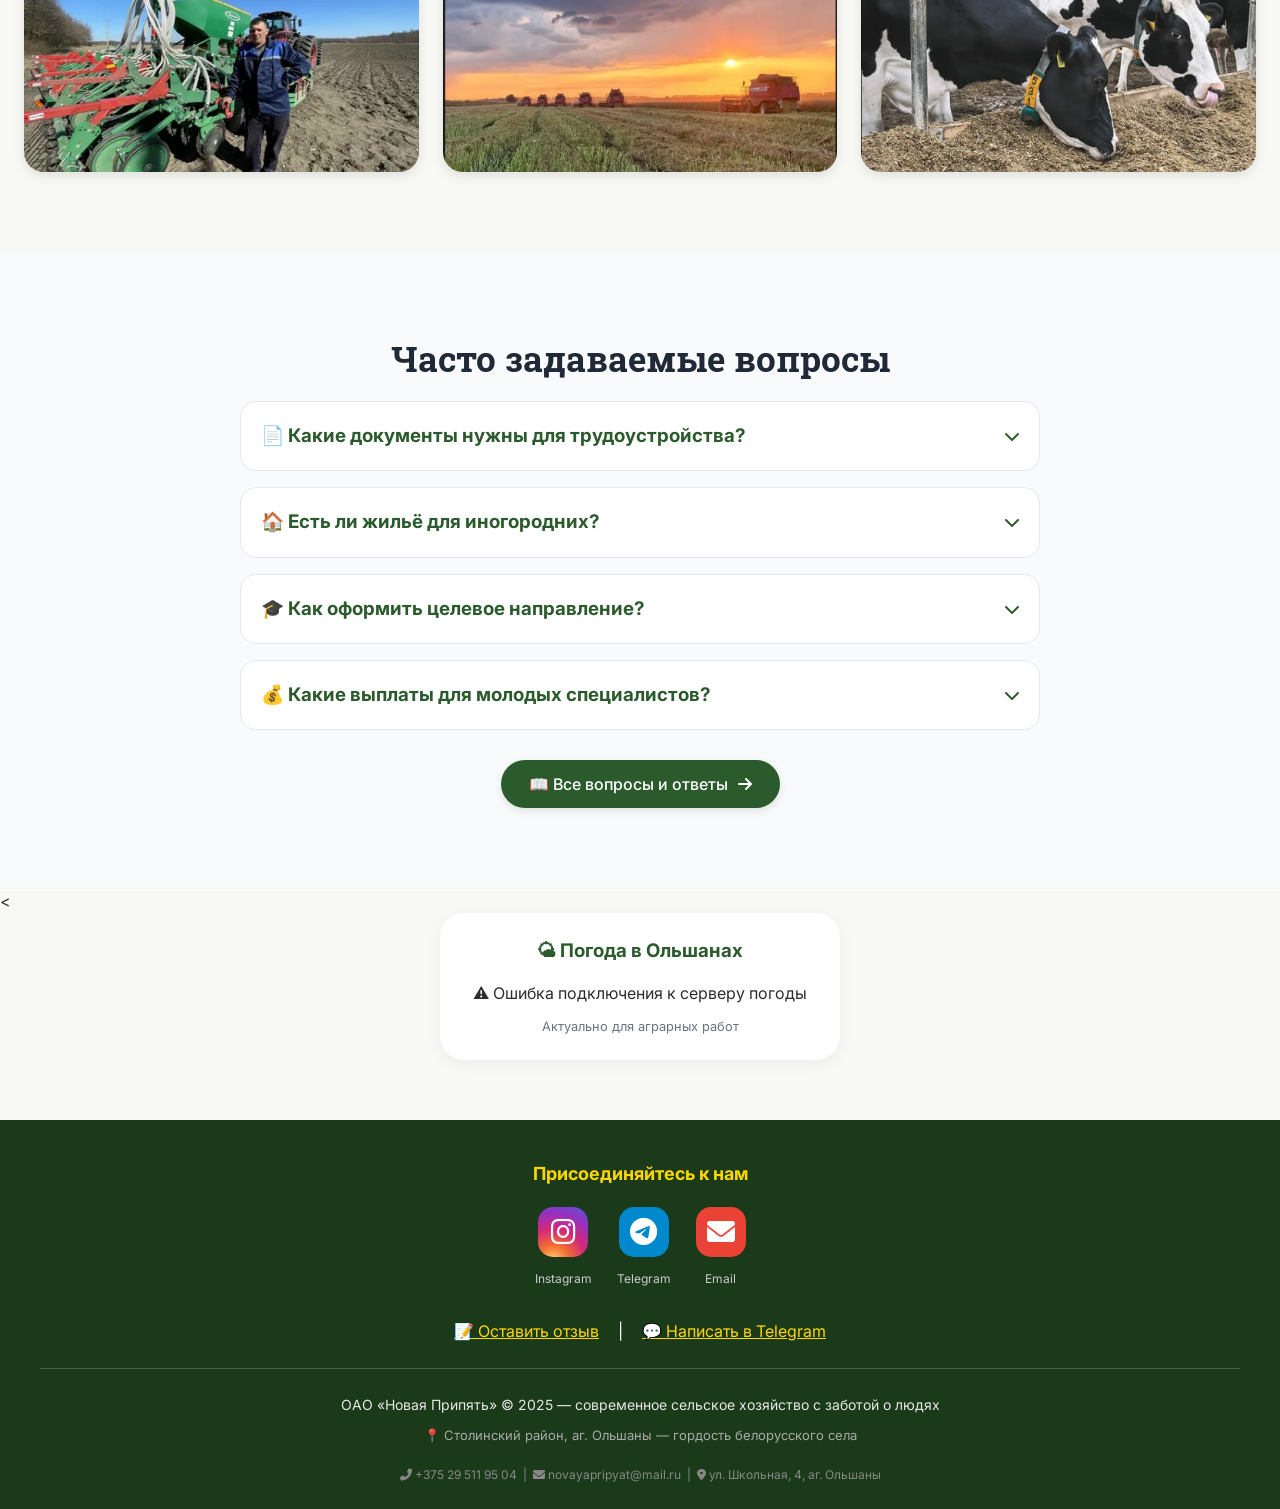
==== commit c58ca96f: "index.html" ====
--- a/index.html
+++ b/index.html
@@ -71,7 +71,7 @@
     <div class="hero-bg-animation"></div>
     <div class="container">
         <div class="hero-content fade-up">
-            <h1>76 лет надёжности и развития</h1>
+            <h1>78 лет надёжности и развития</h1>
             <p>ОАО «Новая Припять» — одно из ведущих сельскохозяйственных предприятий Столинского района</p>
             <a href="career.html" class="btn-outline" style="border-color:white; color:white;">Присоединяйтесь к команде</a>
         </div>
@@ -84,31 +84,31 @@
 <div style="display: flex; flex-wrap: wrap; justify-content: center; gap: 30px; margin: 40px 0;">
     <div class="counter-card" style="background: #2b5b2c; color: white; border-radius: 20px; padding: 20px; text-align: center; min-width: 180px;">
         <div style="font-size: 14px; opacity: 0.8;">🥛 Надоено за год</div>
-        <div class="counter" id="milkCounter" data-target="38500" style="font-size: 36px; font-weight: bold;">0</div>
+        <div class="counter" id="milkCounter" data-target="32070" style="font-size: 36px; font-weight: bold;">0</div>
         <div>тонн молока</div>
     </div>
     
     <div class="counter-card" style="background: #c4a35a; color: white; border-radius: 20px; padding: 20px; text-align: center; min-width: 180px;">
         <div style="font-size: 14px; opacity: 0.8;">🌾 Собрано зерна</div>
-        <div class="counter" id="grainCounter" data-target="12400" style="font-size: 36px; font-weight: bold;">0</div>
+        <div class="counter" id="grainCounter" data-target="19513" style="font-size: 36px; font-weight: bold;">0</div>
         <div>тонн зерна</div>
     </div>
     
     <div class="counter-card" style="background: #3a7a3a; color: white; border-radius: 20px; padding: 20px; text-align: center; min-width: 180px;">
         <div style="font-size: 14px; opacity: 0.8;">🐄 Поголовье КРС</div>
-        <div class="counter" id="cattleCounter" data-target="11650" style="font-size: 36px; font-weight: bold;">0</div>
+        <div class="counter" id="cattleCounter" data-target="11450" style="font-size: 36px; font-weight: bold;">0</div>
         <div>голов</div>
     </div>
     
     <div class="counter-card" style="background: #5a4a2a; color: white; border-radius: 20px; padding: 20px; text-align: center; min-width: 180px;">
         <div style="font-size: 14px; opacity: 0.8;">🚜 Тракторный парк</div>
-        <div class="counter" id="tractorCounter" data-target="115" style="font-size: 36px; font-weight: bold;">0</div>
+        <div class="counter" id="tractorCounter" data-target="97" style="font-size: 36px; font-weight: bold;">0</div>
         <div>тракторов</div>
     </div>
     
     <div class="counter-card" style="background: #2d6a4f; color: white; border-radius: 20px; padding: 20px; text-align: center; min-width: 180px;">
         <div style="font-size: 14px; opacity: 0.8;">🌾 Общая площадь</div>
-        <div class="counter" id="areaCounter" data-target="13600" style="font-size: 36px; font-weight: bold;">0</div>
+        <div class="counter" id="areaCounter" data-target="13587" style="font-size: 36px; font-weight: bold;">0</div>
         <div>га земли</div>
     </div>
 </div>
@@ -154,7 +154,7 @@
         <div class="container">
             <h2 class="section-title fade-up">О предприятии</h2>
             <div style="max-width: 800px; margin: 0 auto; text-align: center;" class="fade-up">
-                <p style="font-size: 1.1rem;">ОАО «Новая Припять» организовано в <strong>1949 году</strong>. Сельхозпредприятие объединяет <strong>9 населённых пунктов</strong>, административный центр — агрогородок Ольшаны.</p>
+                <p style="font-size: 1.1rem;">ОАО «Новая Припять» организовано в <strong>1948 году</strong>. Сельхозпредприятие объединяет <strong>9 населённых пунктов</strong>, административный центр — агрогородок Ольшаны.</p>
                 <a href="about.html" class="btn-outline" style="margin-top: 24px;">Подробнее об истории →</a>
             </div>
         </div>
@@ -186,48 +186,48 @@
         </div>
     </section>
 
-<!-- БЛОК FAQ -->
+<!-- БЛОК FAQ (ГЛАВНАЯ СТРАНИЦА) -->
 <section class="section section-light">
     <div class="container">
         <h2 class="section-title fade-up">Часто задаваемые вопросы</h2>
         <div style="max-width: 800px; margin: 0 auto;">
             
-            <div class="faq-item" style="background: white; border-radius: 16px; padding: 20px; margin-bottom: 16px; cursor: pointer; border: 1px solid #e5e7eb;">
+            <div class="faq-main-item" style="background: white; border-radius: 16px; padding: 20px; margin-bottom: 16px; cursor: pointer; border: 1px solid #e5e7eb;">
                 <div style="display: flex; justify-content: space-between; align-items: center;">
                     <h3 style="color: #2b5b2c; margin: 0;">📄 Какие документы нужны для трудоустройства?</h3>
                     <i class="fas fa-chevron-down" style="color: #2b5b2c;"></i>
                 </div>
-                <div class="faq-answer" style="display: none; margin-top: 12px; color: #4b5563; line-height: 1.5;">
+                <div class="faq-main-answer" style="display: none; margin-top: 12px; color: #4b5563; line-height: 1.5;">
                     <strong>Ответ:</strong> Паспорт, трудовая книжка (при наличии), диплом об образовании, медицинская справка, страховое свидетельство, военный билет (для военнообязанных).
                 </div>
             </div>
 
-            <div class="faq-item" style="background: white; border-radius: 16px; padding: 20px; margin-bottom: 16px; cursor: pointer; border: 1px solid #e5e7eb;">
+            <div class="faq-main-item" style="background: white; border-radius: 16px; padding: 20px; margin-bottom: 16px; cursor: pointer; border: 1px solid #e5e7eb;">
                 <div style="display: flex; justify-content: space-between; align-items: center;">
                     <h3 style="color: #2b5b2c; margin: 0;">🏠 Есть ли жильё для иногородних?</h3>
                     <i class="fas fa-chevron-down" style="color: #2b5b2c;"></i>
                 </div>
-                <div class="faq-answer" style="display: none; margin-top: 12px; color: #4b5563; line-height: 1.5;">
+                <div class="faq-main-answer" style="display: none; margin-top: 12px; color: #4b5563; line-height: 1.5;">
                     <strong>Ответ:</strong> Да, предоставляется комфортабельное общежитие. После 5 лет работы — арендный частный дом. Плата ~20 BYN/мес.
                 </div>
             </div>
 
-            <div class="faq-item" style="background: white; border-radius: 16px; padding: 20px; margin-bottom: 16px; cursor: pointer; border: 1px solid #e5e7eb;">
+            <div class="faq-main-item" style="background: white; border-radius: 16px; padding: 20px; margin-bottom: 16px; cursor: pointer; border: 1px solid #e5e7eb;">
                 <div style="display: flex; justify-content: space-between; align-items: center;">
                     <h3 style="color: #2b5b2c; margin: 0;">🎓 Как оформить целевое направление?</h3>
                     <i class="fas fa-chevron-down" style="color: #2b5b2c;"></i>
                 </div>
-                <div class="faq-answer" style="display: none; margin-top: 12px; color: #4b5563; line-height: 1.5;">
+                <div class="faq-main-answer" style="display: none; margin-top: 12px; color: #4b5563; line-height: 1.5;">
                     <strong>Ответ:</strong> Обратитесь в отдел кадров по телефону +375 29 511 95 04 или приезжайте в аг. Ольшаны, ул. Школьная, 4.
                 </div>
             </div>
 
-            <div class="faq-item" style="background: white; border-radius: 16px; padding: 20px; margin-bottom: 16px; cursor: pointer; border: 1px solid #e5e7eb;">
+            <div class="faq-main-item" style="background: white; border-radius: 16px; padding: 20px; margin-bottom: 16px; cursor: pointer; border: 1px solid #e5e7eb;">
                 <div style="display: flex; justify-content: space-between; align-items: center;">
                     <h3 style="color: #2b5b2c; margin: 0;">💰 Какие выплаты для молодых специалистов?</h3>
                     <i class="fas fa-chevron-down" style="color: #2b5b2c;"></i>
                 </div>
-                <div class="faq-answer" style="display: none; margin-top: 12px; color: #4b5563; line-height: 1.5;">
+                <div class="faq-main-answer" style="display: none; margin-top: 12px; color: #4b5563; line-height: 1.5;">
                     <strong>Ответ:</strong> Подъёмные: 200 БВ при первом контракте, 300 БВ при втором. Доплаты студентам-целевикам: 5-10 БВ ежемесячно.
                 </div>
             </div>
@@ -246,14 +246,14 @@
 </section>
 
 <script>
-// Раскрытие FAQ (рабочая версия)
+// Раскрытие FAQ на ГЛАВНОЙ странице (уникальные классы)
 document.addEventListener('DOMContentLoaded', function() {
-    const faqItems = document.querySelectorAll('.faq-item');
+    const faqItems = document.querySelectorAll('.faq-main-item');
     
     faqItems.forEach(item => {
         // Находим блок с вопросом (первый div внутри item)
         const questionBlock = item.querySelector('div:first-child');
-        const answer = item.querySelector('.faq-answer');
+        const answer = item.querySelector('.faq-main-answer');
         const icon = item.querySelector('i');
         
         if (questionBlock) {
@@ -265,7 +265,7 @@
                 
                 // Закрываем все другие ответы
                 faqItems.forEach(otherItem => {
-                    const otherAnswer = otherItem.querySelector('.faq-answer');
+                    const otherAnswer = otherItem.querySelector('.faq-main-answer');
                     const otherIcon = otherItem.querySelector('i');
                     if (otherAnswer && otherAnswer !== answer) {
                         otherAnswer.style.display = 'none';
@@ -439,22 +439,6 @@
                     <span style="font-size: 12px; color: #ccc;">Telegram</span>
                 </a>
                 
-                <!-- VK -->
-                <a href="https://vk.com/novaya_pripyat" target="_blank" style="text-decoration: none; transition: transform 0.2s;" onmouseover="this.style.transform='scale(1.1)'" onmouseout="this.style.transform='scale(1)'">
-                    <div style="background: #4c75a3; width: 50px; height: 50px; border-radius: 15px; display: flex; align-items: center; justify-content: center; margin: 0 auto 8px;">
-                        <i class="fab fa-vk" style="font-size: 28px; color: white;"></i>
-                    </div>
-                    <span style="font-size: 12px; color: #ccc;">VK</span>
-                </a>
-                
-                <!-- WhatsApp -->
-                <a href="https://wa.me/375295119504" target="_blank" style="text-decoration: none; transition: transform 0.2s;" onmouseover="this.style.transform='scale(1.1)'" onmouseout="this.style.transform='scale(1)'">
-                    <div style="background: #25D366; width: 50px; height: 50px; border-radius: 15px; display: flex; align-items: center; justify-content: center; margin: 0 auto 8px;">
-                        <i class="fab fa-whatsapp" style="font-size: 28px; color: white;"></i>
-                    </div>
-                    <span style="font-size: 12px; color: #ccc;">WhatsApp</span>
-                </a>
-                
                 <!-- Email -->
                 <a href="mailto:novayapripyat@mail.ru" target="_blank" style="text-decoration: none; transition: transform 0.2s;" onmouseover="this.style.transform='scale(1.1)'" onmouseout="this.style.transform='scale(1)'">
                     <div style="background: #ea4335; width: 50px; height: 50px; border-radius: 15px; display: flex; align-items: center; justify-content: center; margin: 0 auto 8px;">
@@ -464,6 +448,14 @@
                 </a>
             </div>
         </div>
+
+
+<!-- Или в подвал -->
+<div style="text-align: center; margin-top: 20px;">
+    <a href="feedback.html" style="color: #FFD700;">📝 Оставить отзыв</a>
+    <span style="color: white; margin: 0 15px;">|</span>
+    <a href="https://t.me/NovayaPripyatFeedbackBot" target="_blank" style="color: #FFD700;">💬 Написать в Telegram</a>
+</div>
         
         <!-- Разделительная линия -->
         <div style="height: 1px; background: rgba(255,255,255,0.2); margin: 25px 0;"></div>
@@ -486,4 +478,4 @@
     </div>
 </footer>
 </body>
-</html>+</html>
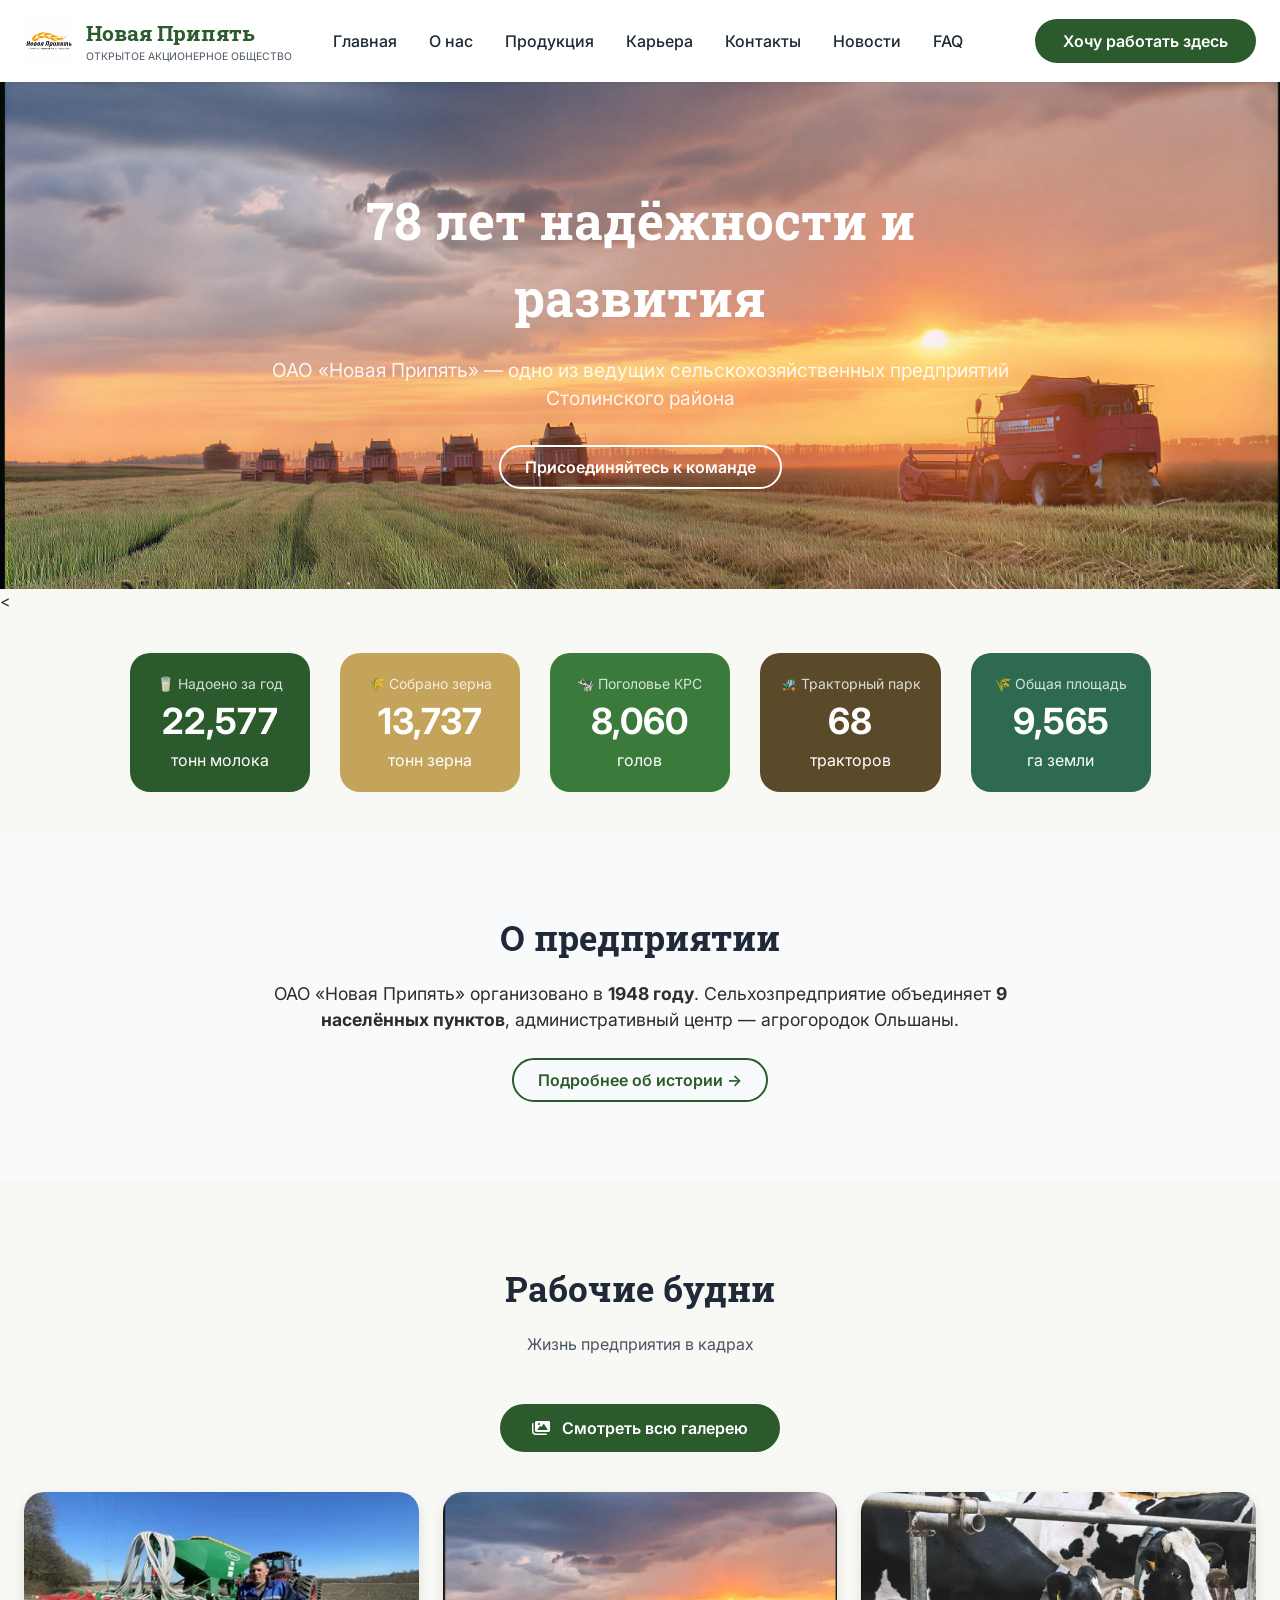
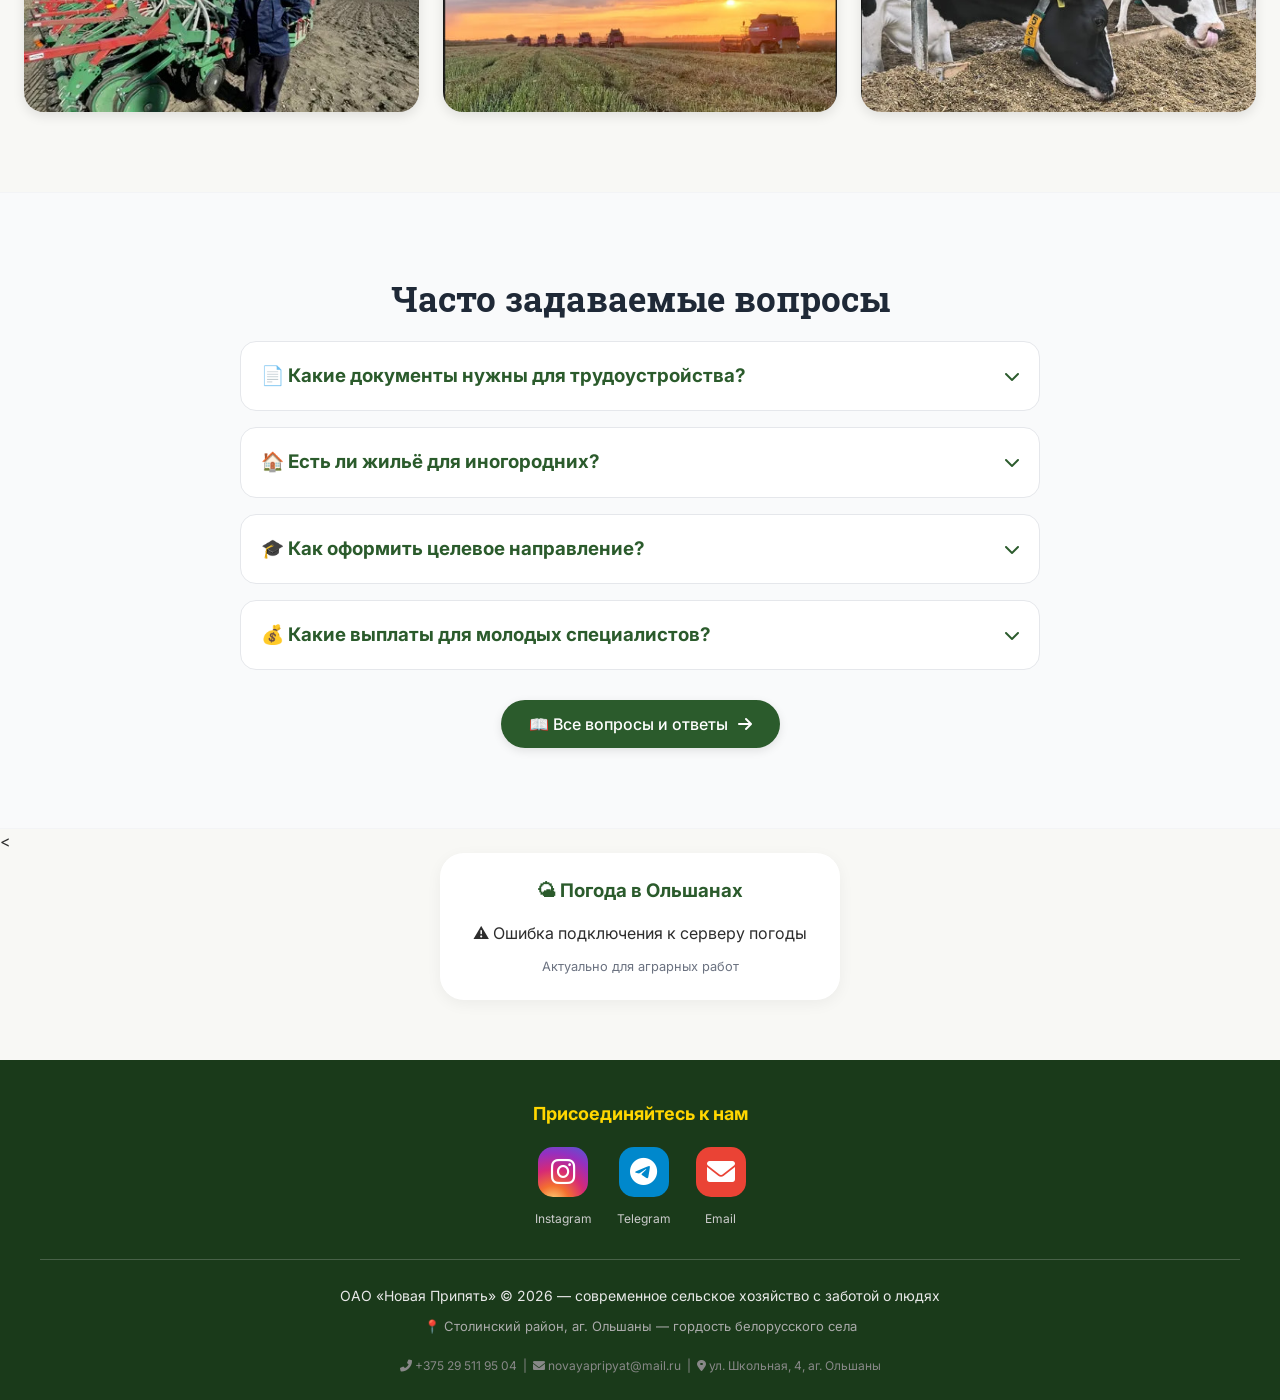
==== commit 947b026e: "index.html" ====
--- a/index.html
+++ b/index.html
@@ -57,7 +57,6 @@
                 <li><a href="career.html">Карьера</a></li>
                 <li><a href="contacts.html">Контакты</a></li>
                 <li><a href="news.html">Новости</a></li>
-                <li><a href="map.html">Карта</a></li>
                 <li><a href="faq.html">FAQ</a><li>
             </ul>
             <a href="career.html" class="btn-primary">Хочу работать здесь</a>
@@ -432,7 +431,7 @@
                 </a>
                 
                 <!-- Telegram -->
-                <a href="https://t.me/+375295119504" target="_blank" style="text-decoration: none; transition: transform 0.2s;" onmouseover="this.style.transform='scale(1.1)'" onmouseout="this.style.transform='scale(1)'">
+                <a href="https://t.me/fgjluer" target="_blank" style="text-decoration: none; transition: transform 0.2s;" onmouseover="this.style.transform='scale(1.1)'" onmouseout="this.style.transform='scale(1)'">
                     <div style="background: #0088cc; width: 50px; height: 50px; border-radius: 15px; display: flex; align-items: center; justify-content: center; margin: 0 auto 8px;">
                         <i class="fab fa-telegram-plane" style="font-size: 28px; color: white;"></i>
                     </div>
@@ -450,12 +449,7 @@
         </div>
 
 
-<!-- Или в подвал -->
-<div style="text-align: center; margin-top: 20px;">
-    <a href="feedback.html" style="color: #FFD700;">📝 Оставить отзыв</a>
-    <span style="color: white; margin: 0 15px;">|</span>
-    <a href="https://t.me/NovayaPripyatFeedbackBot" target="_blank" style="color: #FFD700;">💬 Написать в Telegram</a>
-</div>
+
         
         <!-- Разделительная линия -->
         <div style="height: 1px; background: rgba(255,255,255,0.2); margin: 25px 0;"></div>
@@ -463,7 +457,7 @@
         <!-- Нижняя часть футера с текстом -->
         <div style="text-align: center;">
             <div style="font-size: 14px; line-height: 1.6;">
-                ОАО «Новая Припять» © 2025 — современное сельское хозяйство с заботой о людях
+                ОАО «Новая Припять» © 2026 — современное сельское хозяйство с заботой о людях
             </div>
             <div style="font-size: 13px; color: #aaa; margin-top: 10px;">
                 📍 Столинский район, аг. Ольшаны — гордость белорусского села
--- a/style.css
+++ b/style.css
@@ -1030,84 +1030,273 @@
             color: #1f2937;
         }
 
-        /* ===== КРАСИВЫЙ FAQ ДЛЯ ГЛАВНОЙ СТРАНИЦЫ ===== */
-.faq-item {
-    background: white;
-    border-radius: 20px;
-    margin-bottom: 16px;
-    border: 1px solid #e5e7eb;
-    overflow: hidden;
-    transition: all 0.3s ease;
-}
-
-.faq-item:hover {
-    transform: translateY(-2px);
-    box-shadow: 0 8px 20px rgba(0,0,0,0.08);
-    border-color: #2b5b2c;
-}
-
-.faq-question {
-    padding: 20px 24px;
-    cursor: pointer;
-    display: flex;
-    justify-content: space-between;
-    align-items: center;
-    background: white;
-    transition: all 0.3s ease;
-}
-
-.faq-question:hover {
-    background: #f0fdf4;
-}
-
-.faq-question h3 {
-    color: #1f2937;
-    margin: 0;
-    font-size: 18px;
-    font-weight: 600;
-    transition: color 0.2s;
-}
-
-.faq-question:hover h3 {
-    color: #2b5b2c;
-}
-
-.faq-question i {
-    color: #2b5b2c;
-    font-size: 18px;
-    transition: transform 0.3s ease;
-    background: #e8f0e8;
-    padding: 8px;
-    border-radius: 50%;
-}
-
-.faq-question:hover i {
-    background: #2b5b2c;
-    color: white;
-}
-
-.faq-answer {
-    display: none;
-    padding: 0 24px 24px 24px;
-    background: #fefef8;
-    border-top: 1px solid #e5e7eb;
-    color: #4b5563;
-    font-size: 15px;
-    line-height: 1.6;
-}
-
-.faq-answer[style*="display: block"] {
-    display: block !important;
-}
-
-/* Эффект для иконки при открытии */
-.faq-question i.fa-chevron-up {
-    background: #2b5b2c;
-    color: white;
-    transform: rotate(180deg);
-}
-/* ===== ИСПРАВЛЕНИЕ ДЛЯ ПОЛНОГО ОТОБРАЖЕНИЯ ТЕКСТА В FAQ ===== */
-.faq-answer {
+
+/* ===== ПОЛНАЯ АДАПТАЦИЯ ДЛЯ ТЕЛЕФОНОВ ===== */
+
+/* Для экранов меньше 768px (планшеты и телефоны) */
+@media (max-width: 768px) {
+    /* Общие отступы */
+    .container {
+        padding: 0 16px;
+    }
+    
+    .section {
+        padding: 40px 0;
+    }
+    
+    .section-title {
+        font-size: 28px;
+        margin-bottom: 24px;
+    }
+    
+    /* Шапка */
+    .header .nav {
+        flex-direction: column;
+        gap: 12px;
+    }
+    
+    .nav-links {
+        justify-content: center;
+        gap: 16px;
+        flex-wrap: wrap;
+    }
+    
+    .nav-links a {
+        font-size: 14px;
+    }
+    
+    .btn-primary {
+        padding: 8px 20px;
+        font-size: 14px;
+    }
+    
+    /* Герой */
+    .hero {
+        padding: 60px 0;
+    }
+    
+    .hero h1 {
+        font-size: 28px;
+    }
+    
+    .hero p {
+        font-size: 16px;
+        padding: 0 16px;
+    }
+    
+    /* Счётчики (статистика) */
+    .stats-grid {
+        gap: 16px;
+    }
+    
+    .stat-card {
+        min-width: 150px;
+        padding: 16px;
+    }
+    
+    .stat-number {
+        font-size: 28px;
+    }
+    
+    .stat-label {
+        font-size: 12px;
+    }
+    
+    /* Галерея */
+    .gallery-grid {
+        grid-template-columns: repeat(2, 1fr);
+        gap: 12px;
+    }
+    
+    .gallery-item img {
+        height: 180px;
+    }
+    
+    /* Продукция */
+    .products-grid {
+        grid-template-columns: repeat(2, 1fr);
+        gap: 16px;
+    }
+    
+    .product-card {
+        padding: 20px 16px;
+    }
+    
+    .product-icon {
+        font-size: 32px;
+    }
+    
+    .product-card h3 {
+        font-size: 16px;
+    }
+    
+    /* Карьера */
+    .career-grid {
+        grid-template-columns: 1fr;
+        gap: 20px;
+    }
+    
+    /* Таблица выплат */
+    .bonus-table th,
+    .bonus-table td {
+        padding: 10px 8px;
+        font-size: 13px;
+    }
+    
+    /* FAQ на главной */
+    .faq-question h3 {
+        font-size: 15px !important;
+    }
+    
+    .faq-question {
+        padding: 15px 18px !important;
+    }
+    
+    .faq-answer {
+        font-size: 14px !important;
+        padding: 15px 18px !important;
+    }
+    
+    /* Контакты */
+    .contact-info {
+        padding: 24px;
+    }
+    
+    .contact-row {
+        font-size: 14px;
+        word-break: break-word;
+    }
+    
+    /* Подвал */
+    .footer {
+        padding: 30px 16px;
+    }
+    
+    /* Кнопка наверх */
+    .scroll-top {
+        bottom: 20px;
+        right: 20px;
+        width: 45px;
+        height: 45px;
+    }
+    
+    /* Плавающая кнопка Telegram */
+    #telegramFloat {
+        bottom: 20px;
+        right: 20px;
+        width: 50px;
+        height: 50px;
+    }
+    
+    #telegramFloat i {
+        font-size: 24px;
+    }
+}
+
+/* Для экранов меньше 480px (маленькие телефоны) */
+@media (max-width: 480px) {
+    .hero h1 {
+        font-size: 24px;
+    }
+    
+    .section-title {
+        font-size: 24px;
+    }
+    
+    .stats-grid {
+        flex-direction: column;
+        align-items: center;
+    }
+    
+    .stat-card {
+        width: 100%;
+        max-width: 250px;
+    }
+    
+    .gallery-grid {
+        grid-template-columns: 1fr;
+    }
+    
+    .products-grid {
+        grid-template-columns: 1fr;
+    }
+    
+    .nav-links {
+        gap: 12px;
+    }
+    
+    .nav-links a {
+        font-size: 12px;
+    }
+    
+    .btn-primary {
+        padding: 8px 16px;
+        font-size: 13px;
+    }
+    
+    .bonus-table th,
+    .bonus-table td {
+        font-size: 11px;
+        padding: 8px 4px;
+    }
+    
+    .table-wrapper {
+        overflow-x: auto;
+    }
+    
+    /* Контакты в подвале */
+    .footer div[style*="font-size: 12px"] {
+        font-size: 11px !important;
+    }
+    
+    /* Иконки соцсетей в подвале */
+    footer div[style*="display: flex; justify-content: center; gap: 25px"] {
+        gap: 15px !important;
+    }
+    
+    footer .faq-answer {
+        width: 40px;
+        height: 40px;
+    }
+}
+
+/* Для горизонтальной ориентации телефона */
+@media (max-width: 850px) and (orientation: landscape) {
+    .hero {
+        padding: 40px 0;
+    }
+    
+    .hero h1 {
+        font-size: 24px;
+    }
+    
+    .section {
+        padding: 30px 0;
+    }
+}
+
+/* Улучшение для тач-устройств */
+@media (hover: none) and (pointer: coarse) {
+    /* Убираем эффекты наведения на телефонах */
+    .stat-card:hover,
+    .product-card:hover,
+    .gallery-item:hover,
+    .career-card:hover {
+        transform: none;
+    }
+    
+    /* Делаем кнопки больше для пальцев */
+    .btn-primary,
+    .btn-outline,
+    .faq-question,
+    .scroll-top {
+        cursor: pointer;
+    }
+}
+
+
+/* ===== СТИЛИ ТОЛЬКО ДЛЯ FAQ НА ГЛАВНОЙ СТРАНИЦЕ ===== */
+.home-page .faq-answer {
     display: none;
     padding: 20px 24px 24px 24px !important;
     background: #fefef8;
@@ -1120,278 +1309,14 @@
     height: auto !important;
 }
 
-.faq-answer[style*="display: block"] {
+.home-page .faq-answer[style*="display: block"] {
     display: block !important;
 }
 
-/* Убираем любые ограничения высоты */
-.faq-item {
+.home-page .faq-item {
     overflow: visible !important;
 }
 
-.faq-question {
+.home-page .faq-question {
     overflow: visible;
-}
-
-/* ===== ПОЛНАЯ АДАПТАЦИЯ ДЛЯ ТЕЛЕФОНОВ ===== */
-
-/* Для экранов меньше 768px (планшеты и телефоны) */
-@media (max-width: 768px) {
-    /* Общие отступы */
-    .container {
-        padding: 0 16px;
-    }
-    
-    .section {
-        padding: 40px 0;
-    }
-    
-    .section-title {
-        font-size: 28px;
-        margin-bottom: 24px;
-    }
-    
-    /* Шапка */
-    .header .nav {
-        flex-direction: column;
-        gap: 12px;
-    }
-    
-    .nav-links {
-        justify-content: center;
-        gap: 16px;
-        flex-wrap: wrap;
-    }
-    
-    .nav-links a {
-        font-size: 14px;
-    }
-    
-    .btn-primary {
-        padding: 8px 20px;
-        font-size: 14px;
-    }
-    
-    /* Герой */
-    .hero {
-        padding: 60px 0;
-    }
-    
-    .hero h1 {
-        font-size: 28px;
-    }
-    
-    .hero p {
-        font-size: 16px;
-        padding: 0 16px;
-    }
-    
-    /* Счётчики (статистика) */
-    .stats-grid {
-        gap: 16px;
-    }
-    
-    .stat-card {
-        min-width: 150px;
-        padding: 16px;
-    }
-    
-    .stat-number {
-        font-size: 28px;
-    }
-    
-    .stat-label {
-        font-size: 12px;
-    }
-    
-    /* Галерея */
-    .gallery-grid {
-        grid-template-columns: repeat(2, 1fr);
-        gap: 12px;
-    }
-    
-    .gallery-item img {
-        height: 180px;
-    }
-    
-    /* Продукция */
-    .products-grid {
-        grid-template-columns: repeat(2, 1fr);
-        gap: 16px;
-    }
-    
-    .product-card {
-        padding: 20px 16px;
-    }
-    
-    .product-icon {
-        font-size: 32px;
-    }
-    
-    .product-card h3 {
-        font-size: 16px;
-    }
-    
-    /* Карьера */
-    .career-grid {
-        grid-template-columns: 1fr;
-        gap: 20px;
-    }
-    
-    /* Таблица выплат */
-    .bonus-table th,
-    .bonus-table td {
-        padding: 10px 8px;
-        font-size: 13px;
-    }
-    
-    /* FAQ на главной */
-    .faq-question h3 {
-        font-size: 15px !important;
-    }
-    
-    .faq-question {
-        padding: 15px 18px !important;
-    }
-    
-    .faq-answer {
-        font-size: 14px !important;
-        padding: 15px 18px !important;
-    }
-    
-    /* Контакты */
-    .contact-info {
-        padding: 24px;
-    }
-    
-    .contact-row {
-        font-size: 14px;
-        word-break: break-word;
-    }
-    
-    /* Подвал */
-    .footer {
-        padding: 30px 16px;
-    }
-    
-    /* Кнопка наверх */
-    .scroll-top {
-        bottom: 20px;
-        right: 20px;
-        width: 45px;
-        height: 45px;
-    }
-    
-    /* Плавающая кнопка Telegram */
-    #telegramFloat {
-        bottom: 20px;
-        right: 20px;
-        width: 50px;
-        height: 50px;
-    }
-    
-    #telegramFloat i {
-        font-size: 24px;
-    }
-}
-
-/* Для экранов меньше 480px (маленькие телефоны) */
-@media (max-width: 480px) {
-    .hero h1 {
-        font-size: 24px;
-    }
-    
-    .section-title {
-        font-size: 24px;
-    }
-    
-    .stats-grid {
-        flex-direction: column;
-        align-items: center;
-    }
-    
-    .stat-card {
-        width: 100%;
-        max-width: 250px;
-    }
-    
-    .gallery-grid {
-        grid-template-columns: 1fr;
-    }
-    
-    .products-grid {
-        grid-template-columns: 1fr;
-    }
-    
-    .nav-links {
-        gap: 12px;
-    }
-    
-    .nav-links a {
-        font-size: 12px;
-    }
-    
-    .btn-primary {
-        padding: 8px 16px;
-        font-size: 13px;
-    }
-    
-    .bonus-table th,
-    .bonus-table td {
-        font-size: 11px;
-        padding: 8px 4px;
-    }
-    
-    .table-wrapper {
-        overflow-x: auto;
-    }
-    
-    /* Контакты в подвале */
-    .footer div[style*="font-size: 12px"] {
-        font-size: 11px !important;
-    }
-    
-    /* Иконки соцсетей в подвале */
-    footer div[style*="display: flex; justify-content: center; gap: 25px"] {
-        gap: 15px !important;
-    }
-    
-    footer .faq-answer {
-        width: 40px;
-        height: 40px;
-    }
-}
-
-/* Для горизонтальной ориентации телефона */
-@media (max-width: 850px) and (orientation: landscape) {
-    .hero {
-        padding: 40px 0;
-    }
-    
-    .hero h1 {
-        font-size: 24px;
-    }
-    
-    .section {
-        padding: 30px 0;
-    }
-}
-
-/* Улучшение для тач-устройств */
-@media (hover: none) and (pointer: coarse) {
-    /* Убираем эффекты наведения на телефонах */
-    .stat-card:hover,
-    .product-card:hover,
-    .gallery-item:hover,
-    .career-card:hover {
-        transform: none;
-    }
-    
-    /* Делаем кнопки больше для пальцев */
-    .btn-primary,
-    .btn-outline,
-    .faq-question,
-    .scroll-top {
-        cursor: pointer;
-    }
-}+}   
